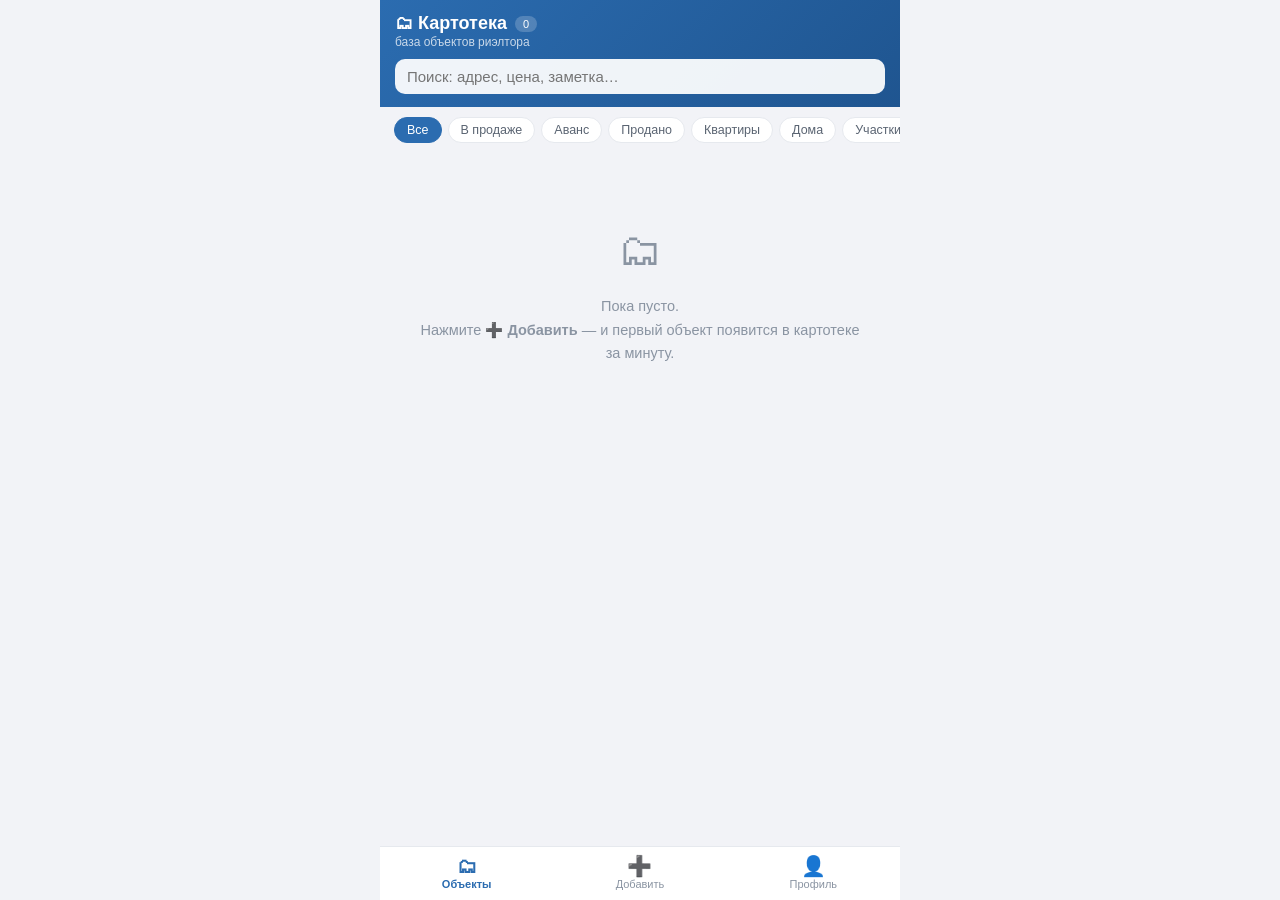
==== index.html @ be7718f4 "Kartoteka v1.0 — realtor object cardfile mini app Co-Authored-By: Claude Fable 5 <noreply@anthropic." ====
<!DOCTYPE html>
<html lang="ru">
<head>
<meta charset="UTF-8">
<meta name="viewport" content="width=device-width, initial-scale=1.0, maximum-scale=1.0, user-scalable=no">
<title>Картотека — база объектов риэлтора</title>
<script src="https://telegram.org/js/telegram-web-app.js"></script>
<style>
:root{
  --bg:#f2f3f7; --card:#fff; --ink:#1a2230; --soft:#5a6472; --mut:#8a94a2;
  --line:#e6e9ee; --acc:#2b6cb0; --gold:#c9973f; --green:#2f9e63; --amber:#d97b2c;
  --red:#c25050; --priv:#faf4e6;
}
*{box-sizing:border-box;-webkit-tap-highlight-color:transparent}
html,body{margin:0;min-height:100%}
body{font-family:-apple-system,'Segoe UI',Roboto,sans-serif;background:var(--bg);color:var(--ink)}
#app{max-width:520px;margin:0 auto;min-height:100vh;display:flex;flex-direction:column}
/* header */
.hd{background:linear-gradient(135deg,#2b6cb0,#1f5590);color:#fff;padding:13px 15px;position:sticky;top:0;z-index:20}
.hd .t1{font-size:18px;font-weight:700;display:flex;align-items:center;gap:8px}
.hd .t2{font-size:12px;opacity:.75;margin-top:1px}
.hd .cnt{font-size:11px;background:rgba(255,255,255,.2);border-radius:8px;padding:2px 8px;font-weight:500}
.searchrow{margin-top:10px}
#search{width:100%;border:0;border-radius:10px;padding:9px 12px;font-size:15px;background:rgba(255,255,255,.93);outline:none;color:var(--ink)}
.dhead{background:linear-gradient(135deg,#2b6cb0,#1f5590);color:#fff;padding:12px 14px;display:flex;align-items:center;gap:10px;position:sticky;top:0;z-index:20}
.dhead button{background:none;border:0;color:#fff;font-size:22px;padding:0 6px;cursor:pointer}
.dhead .dt{font-size:15.5px;font-weight:700;flex:1;line-height:1.25}
.dhead .hbtn{font-size:13px;background:rgba(255,255,255,.18);border-radius:8px;padding:6px 11px}
/* chips */
.chips{display:flex;gap:6px;padding:10px 14px 4px;overflow-x:auto;scrollbar-width:none}
.chips::-webkit-scrollbar{display:none}
.chip{flex:0 0 auto;border:1px solid var(--line);background:#fff;border-radius:16px;padding:5px 12px;font-size:12.5px;color:var(--soft);cursor:pointer;user-select:none}
.chip.on{background:var(--acc);border-color:var(--acc);color:#fff}
/* list */
#list{padding:8px 14px 96px;flex:1}
.obj{background:var(--card);border-radius:14px;margin-bottom:12px;overflow:hidden;cursor:pointer;box-shadow:0 1px 4px rgba(20,30,50,.07)}
.ph{height:170px;position:relative;background:#dfe4ea;display:flex;align-items:center;justify-content:center;overflow:hidden}
.ph img{width:100%;height:100%;object-fit:cover}
.ph .noph{color:var(--mut);font-size:34px}
.badge{position:absolute;top:10px;left:10px;font-size:11px;font-weight:700;color:#fff;padding:3px 9px;border-radius:10px}
.b-sale{background:var(--green)}.b-avans{background:var(--amber)}.b-sold{background:var(--mut)}
.nph{position:absolute;top:10px;right:10px;background:rgba(0,0,0,.45);color:#fff;font-size:11px;padding:3px 8px;border-radius:9px}
.obj .body{padding:10px 13px 12px}
.price{font-size:17.5px;font-weight:800}
.title{font-size:13.5px;color:var(--soft);margin-top:2px}
.meta{display:flex;gap:8px;margin-top:7px;font-size:12px;color:var(--mut);flex-wrap:wrap}
.meta span{background:var(--bg);border-radius:8px;padding:2px 8px}
.empty{text-align:center;color:var(--mut);padding:60px 24px;font-size:14.5px;line-height:1.6}
.empty .big{font-size:44px;margin-bottom:10px}
/* screens */
.screen{display:none}
.screen.on{display:block}
/* detail */
.gal{position:relative;height:260px;background:#111;overflow:hidden}
.gal .track{display:flex;height:100%;transition:transform .25s}
.gal .slide{flex:0 0 100%}
.gal img{width:100%;height:100%;object-fit:cover}
.dots{position:absolute;bottom:10px;left:0;right:0;display:flex;justify-content:center;gap:5px}
.dot{width:7px;height:7px;border-radius:50%;background:rgba(255,255,255,.45)}
.dot.on{background:#fff}
.gnav{position:absolute;top:0;bottom:0;width:34%}
.gprev{left:0}.gnext{right:0}
.dbody{padding:14px 14px 96px}
.dprice{font-size:24px;font-weight:800}
.daddr{color:var(--soft);font-size:14px;margin-top:3px}
.statusrow{display:flex;gap:8px;margin:12px 0 2px}
.st{flex:1;text-align:center;font-size:12.5px;font-weight:600;padding:8px 4px;border-radius:10px;border:1.5px solid var(--line);color:var(--mut);cursor:pointer;background:#fff}
.st.on-sale{border-color:var(--green);color:var(--green);background:#eef7f1}
.st.on-avans{border-color:var(--amber);color:var(--amber);background:#fbf2e8}
.st.on-sold{border-color:var(--mut);color:var(--soft);background:#f0f1f4}
.sect{background:#fff;border-radius:14px;padding:13px 14px;margin-top:12px;box-shadow:0 1px 4px rgba(20,30,50,.06)}
.sect h3{margin:0 0 9px;font-size:12.5px;text-transform:uppercase;letter-spacing:.07em;color:var(--mut);font-weight:700}
.kv{display:grid;grid-template-columns:1fr 1fr;gap:7px 14px;font-size:14px}
.kv div b{display:block;font-size:12px;color:var(--mut);font-weight:500}
.notes{font-size:14px;color:var(--soft);line-height:1.5;white-space:pre-wrap}
.priv{background:var(--priv);border:1px dashed var(--gold)}
.priv h3{color:var(--gold)}
.priv .hint{font-size:11.5px;color:#a08040;margin-top:8px}
.actions{display:flex;gap:10px;margin-top:14px}
.abtn{flex:1;border:0;border-radius:12px;padding:13px 6px;font-size:14px;font-weight:700;cursor:pointer;display:flex;flex-direction:column;align-items:center;gap:3px;font-family:inherit}
.abtn small{font-weight:500;font-size:11px;opacity:.8}
.a1{background:var(--acc);color:#fff}
.a2{background:#fff;color:var(--acc);border:1.5px solid var(--acc)}
.a3{background:#fff;color:var(--red);border:1.5px solid #eecccc;margin-top:10px;width:100%;border-radius:12px;padding:11px;font-size:13.5px;font-weight:600;cursor:pointer;font-family:inherit}
/* form */
.form{padding:14px 14px 96px}
.form label{display:block;font-size:12.5px;color:var(--mut);margin:13px 0 4px;font-weight:600}
.form input,.form textarea,.form select{width:100%;border:1px solid var(--line);border-radius:10px;padding:10px 12px;font-size:15px;background:#fff;outline:none;font-family:inherit;color:var(--ink)}
.form textarea{resize:vertical}
.row2{display:flex;gap:10px}
.row2>div{flex:1}
.fbtn{width:100%;margin-top:18px;background:var(--acc);color:#fff;border:0;border-radius:12px;padding:14px;font-size:15.5px;font-weight:700;cursor:pointer;font-family:inherit}
.photogrid{display:grid;grid-template-columns:repeat(4,1fr);gap:8px;margin-top:6px}
.pcell{position:relative;aspect-ratio:1;border-radius:10px;overflow:hidden;background:#e8ebef}
.pcell img{width:100%;height:100%;object-fit:cover}
.pcell .del{position:absolute;top:3px;right:3px;background:rgba(0,0,0,.55);color:#fff;border:0;border-radius:50%;width:22px;height:22px;font-size:12px;cursor:pointer;line-height:1}
.paddbtn{aspect-ratio:1;border:2px dashed var(--line);border-radius:10px;background:#fff;color:var(--mut);font-size:22px;cursor:pointer}
.featrow{display:flex;gap:8px;margin-bottom:8px}
.featrow input{flex:1}
.featrow button{border:0;background:#f4e9e9;color:var(--red);border-radius:9px;width:38px;cursor:pointer;font-size:15px}
.addfeat{border:1px dashed var(--line);background:#fff;color:var(--acc);border-radius:10px;padding:9px;width:100%;font-size:13.5px;cursor:pointer;font-family:inherit}
/* nav */
#nav{position:fixed;bottom:0;left:50%;transform:translateX(-50%);width:100%;max-width:520px;background:#fff;border-top:1px solid var(--line);display:flex;z-index:30;padding-bottom:env(safe-area-inset-bottom)}
#nav button{flex:1;border:0;background:none;padding:9px 0 10px;font-size:11px;color:var(--mut);cursor:pointer;display:flex;flex-direction:column;align-items:center;gap:2px;font-family:inherit}
#nav button .ic{font-size:20px;line-height:1}
#nav button.on{color:var(--acc);font-weight:700}
/* toast, sheet */
#toast{position:fixed;bottom:84px;left:50%;transform:translateX(-50%);background:#1a2230;color:#fff;font-size:13.5px;padding:10px 18px;border-radius:12px;opacity:0;transition:.25s;z-index:70;pointer-events:none;white-space:nowrap;max-width:92vw;overflow:hidden;text-overflow:ellipsis}
#toast.show{opacity:1}
#sheetbg{position:fixed;inset:0;background:rgba(10,16,26,.45);z-index:50;display:none}
#sheetbg.on{display:block}
#sheet{position:fixed;bottom:0;left:50%;transform:translateX(-50%) translateY(105%);width:100%;max-width:520px;background:#fff;border-radius:18px 18px 0 0;z-index:55;transition:transform .28s;padding:18px 18px calc(24px + env(safe-area-inset-bottom))}
#sheet.on{transform:translateX(-50%) translateY(0)}
#sheet h3{margin:0 0 4px;font-size:16.5px}
#sheet p{margin:0 0 14px;color:var(--mut);font-size:13px}
.shopt{display:flex;align-items:center;gap:12px;padding:13px 10px;border-radius:12px;cursor:pointer;border:1px solid var(--line);margin-bottom:9px;background:#fff}
.shopt:active{background:var(--bg)}
.shopt .i{font-size:22px}
.shopt b{font-size:14.5px;display:block}
.shopt small{color:var(--mut);font-size:12px}
/* profile */
.pver{color:var(--mut);font-size:11.5px;text-align:center;margin-top:16px}
</style>
</head>
<body>
<div id="app">

  <div id="list-screen" class="screen on">
    <div class="hd">
      <div class="t1">🗂 Картотека <span class="cnt" id="cnt">0</span></div>
      <div class="t2" id="who">база объектов риэлтора</div>
      <div class="searchrow"><input id="search" placeholder="Поиск: адрес, цена, заметка…" oninput="render()"></div>
    </div>
    <div class="chips" id="chips"></div>
    <div id="list"></div>
  </div>

  <div id="detail-screen" class="screen"></div>
  <div id="form-screen" class="screen"></div>
  <div id="pdf-screen" class="screen"></div>

  <div id="profile-screen" class="screen">
    <div class="dhead"><button onclick="go('list')">‹</button><div class="dt">Профиль</div></div>
    <div class="form" style="padding-bottom:96px">
      <label>Ваше имя (в презентациях)</label>
      <input id="pf-name" placeholder="Мария Козина">
      <label>Подпись / специализация</label>
      <input id="pf-title" placeholder="риэлтор · загородная недвижимость">
      <label>Телефон для клиентов</label>
      <input id="pf-phone" inputmode="tel" placeholder="+7 900 000-00-00">
      <label>Telegram / ссылка</label>
      <input id="pf-tg" placeholder="t.me/username">
      <button class="fbtn" onclick="saveProfile()">Сохранить</button>
      <div class="sect" style="margin-top:18px">
        <h3>Данные</h3>
        <button class="a3" style="color:var(--acc);border-color:#cfe0f0" onclick="exportAll()">⬇️ Экспорт базы (файл)</button>
        <label style="margin-top:10px">Импорт из файла</label>
        <input type="file" accept=".json" onchange="importAll(this)">
      </div>
      <div class="pver">Картотека v1.0 · данные хранятся на этом устройстве<span id="cloudnote"></span></div>
    </div>
  </div>

  <div id="nav">
    <button id="nb-list" class="on" onclick="go('list')"><span class="ic">🗂</span>Объекты</button>
    <button id="nb-form" onclick="openForm()"><span class="ic">➕</span>Добавить</button>
    <button id="nb-profile" onclick="openProfile()"><span class="ic">👤</span>Профиль</button>
  </div>

  <div id="toast"></div>
  <div id="sheetbg" onclick="sheet(false)"></div>
  <div id="sheet"></div>
</div>

<script>
/* ================= TELEGRAM ================= */
const _tg = window.Telegram && window.Telegram.WebApp;
const TG = _tg && _tg.platform && _tg.platform !== 'unknown' ? _tg : null;
if (TG) { try { TG.ready(); TG.expand(); } catch(e){} }

/* ================= DB (IndexedDB) ================= */
let db;
function idb(){ return new Promise((res,rej)=>{
  const r=indexedDB.open('kartoteka',1);
  r.onupgradeneeded=e=>{ e.target.result.createObjectStore('objects',{keyPath:'id'}); e.target.result.createObjectStore('kv'); };
  r.onsuccess=e=>res(e.target.result); r.onerror=()=>rej(r.error);
});}
function tx(store,mode){ return db.transaction(store,mode).objectStore(store); }
function dbAll(){ return new Promise(res=>{ const q=tx('objects','readonly').getAll(); q.onsuccess=()=>res(q.result||[]); }); }
function dbPut(o){ return new Promise(res=>{ tx('objects','readwrite').put(o).onsuccess=()=>res(); }); }
function dbDel(id){ return new Promise(res=>{ tx('objects','readwrite').delete(id).onsuccess=()=>res(); }); }
function kvGet(k){ return new Promise(res=>{ const q=tx('kv','readonly').get(k); q.onsuccess=()=>res(q.result); }); }
function kvSet(k,v){ return new Promise(res=>{ tx('kv','readwrite').put(v,k).onsuccess=()=>res(); }); }

/* ================= STATE ================= */
let OBJ=[], filter='all', cur=null, slide=0, editId=null, formPhotos=[], formFeats=[];
let PROFILE={name:'',title:'',phone:'',tg:''};
const ST_LABEL={sale:'В продаже',avans:'Аванс',sold:'Продано'};
const ST_CLASS={sale:'b-sale',avans:'b-avans',sold:'b-sold'};
const fmt=p=>(+p||0).toLocaleString('ru-RU')+' ₽';
const esc=s=>String(s??'').replace(/[<>&"]/g,c=>({'<':'&lt;','>':'&gt;','&':'&amp;','"':'&quot;'}[c]));

/* ================= CLOUD BACKUP (текст карточек, без фото) ================= */
function cloudBackup(){
  if(!TG || !TG.CloudStorage) return;
  try{
    const light=OBJ.map(o=>({...o,photos:[]}));
    const s=JSON.stringify({v:1,profile:PROFILE,objects:light});
    const chunks=[]; for(let i=0;i<s.length;i+=3800) chunks.push(s.slice(i,i+3800));
    TG.CloudStorage.setItem('meta',String(chunks.length),()=>{});
    chunks.forEach((c,i)=>TG.CloudStorage.setItem('d'+i,c,()=>{}));
  }catch(e){}
}
function cloudRestore(){
  if(!TG || !TG.CloudStorage) { toast('Доступно только внутри Telegram'); return; }
  TG.CloudStorage.getItem('meta',(e,n)=>{
    if(e||!n){ toast('Резервной копии нет'); return; }
    const keys=Array.from({length:+n},(_,i)=>'d'+i);
    TG.CloudStorage.getItems(keys,async(e2,vals)=>{
      if(e2){ toast('Ошибка чтения'); return; }
      try{
        const s=keys.map(k=>vals[k]||'').join('');
        const data=JSON.parse(s);
        for(const o of data.objects){ const ex=OBJ.find(x=>x.id===o.id); if(!ex) await dbPut(o); }
        if(data.profile && data.profile.name) { PROFILE=data.profile; await kvSet('profile',PROFILE); }
        OBJ=await dbAll(); render(); toast('Восстановлено из облака: '+data.objects.length+' объектов');
      }catch(err){ toast('Копия повреждена'); }
    });
  });
}

/* ================= RENDER LIST ================= */
function chipsRender(){
  const c=[['all','Все'],['sale','В продаже'],['avans','Аванс'],['sold','Продано'],['Квартира','Квартиры'],['Дом','Дома'],['Участок','Участки'],['Коммерция','Коммерция']];
  document.getElementById('chips').innerHTML=c.map(([k,l])=>
    `<div class="chip ${filter==k?'on':''}" onclick="filter='${k}';render()">${l}</div>`).join('');
}
function render(){
  chipsRender();
  document.getElementById('cnt').textContent=OBJ.length;
  const q=(document.getElementById('search').value||'').toLowerCase();
  const rows=OBJ.filter(o=>{
    const okF=filter=='all'||o.status==filter||o.type==filter;
    const hay=(o.addr+' '+o.type+' '+o.price+' '+(o.notes||'')).toLowerCase();
    return okF&&(!q||hay.includes(q));
  }).sort((a,b)=>b.created-a.created);
  const el=document.getElementById('list');
  if(!OBJ.length){
    el.innerHTML=`<div class="empty"><div class="big">🗂</div>Пока пусто.<br>Нажмите <b>➕ Добавить</b> — и первый объект появится в картотеке за минуту.</div>`;
    return;
  }
  el.innerHTML=rows.map(o=>`
    <div class="obj" onclick="openDetail('${o.id}')">
      <div class="ph">${o.photos.length?`<img src="${o.photos[0]}" alt="">`:`<div class="noph">🏠</div>`}
        <span class="badge ${ST_CLASS[o.status]}">${ST_LABEL[o.status]}</span>
        ${o.photos.length?`<span class="nph">📷 ${o.photos.length}</span>`:''}</div>
      <div class="body">
        <div class="price">${fmt(o.price)}</div>
        <div class="title">${esc(o.type)} · ${esc(o.addr)}</div>
        <div class="meta">${o.area?`<span>${esc(o.area)}</span>`:''}${o.rooms?`<span>${esc(o.rooms)} комн.</span>`:''}${o.floor?`<span>${esc(o.floor)}</span>`:''}</div>
      </div></div>`).join('')||'<div class="empty">Ничего не найдено</div>';
}

/* ================= SCREENS ================= */
function go(name){
  document.querySelectorAll('.screen').forEach(s=>s.classList.remove('on'));
  document.getElementById(name+'-screen').classList.add('on');
  ['list','form','profile'].forEach(n=>{const b=document.getElementById('nb-'+n);if(b)b.classList.toggle('on',n==name)});
  window.scrollTo(0,0);
  if(TG){ try{ name=='list'?TG.BackButton.hide():TG.BackButton.show(); }catch(e){} }
}
if(TG){ try{ TG.BackButton.onClick(()=>go('list')); }catch(e){} }

function openDetail(id){
  cur=OBJ.find(o=>o.id===id); if(!cur)return; slide=0;
  const o=cur;
  const gal=o.photos.length?`
    <div class="gal"><div class="track" id="track">${o.photos.map(p=>`<div class="slide"><img src="${p}"></div>`).join('')}</div>
    ${o.photos.length>1?`<div class="gnav gprev" onclick="swipe(-1)"></div><div class="gnav gnext" onclick="swipe(1)"></div>
    <div class="dots" id="dots">${o.photos.map((_,k)=>`<div class="dot ${k==0?'on':''}"></div>`).join('')}</div>`:''}</div>`
    :`<div class="gal" style="display:flex;align-items:center;justify-content:center;color:#667"><span style="font-size:44px">🏠</span></div>`;
  document.getElementById('detail-screen').innerHTML=`
    <div class="dhead"><button onclick="go('list')">‹</button><div class="dt">${esc(o.type)} · ${esc(o.addr)}</div></div>
    ${gal}
    <div class="dbody">
      <div class="dprice">${fmt(o.price)}</div>
      <div class="daddr">${esc(o.addr)}</div>
      <div class="statusrow">${['sale','avans','sold'].map(s=>`<div class="st ${o.status==s?'on-'+s:''}" onclick="setStatus('${s}')">${ST_LABEL[s]}</div>`).join('')}</div>
      ${o.feat&&o.feat.length?`<div class="sect"><h3>Характеристики</h3><div class="kv">${o.feat.map(f=>`<div><b>${esc(f[0])}</b>${esc(f[1])}</div>`).join('')}</div></div>`:''}
      ${o.notes?`<div class="sect"><h3>Мои заметки</h3><div class="notes">${esc(o.notes)}</div></div>`:''}
      ${(o.owner||o.phone||o.fee)?`<div class="sect priv"><h3>🔒 Приватно — видите только вы</h3>
        <div class="kv">
          ${o.owner?`<div><b>Собственник</b>${esc(o.owner)}</div>`:''}
          ${o.phone?`<div><b>Телефон</b><a href="tel:${o.phone.replace(/[^+\d]/g,'')}" style="color:var(--acc);text-decoration:none">${esc(o.phone)}</a></div>`:''}
          ${o.fee?`<div style="grid-column:1/3"><b>Комиссия / условия</b>${esc(o.fee)}</div>`:''}
        </div><div class="hint">В презентацию для клиента этот блок не попадает</div></div>`:''}
      <div class="actions">
        <button class="abtn a1" onclick="openShare()">📤 Отправить клиенту<small>картинка · PDF · текст</small></button>
        <button class="abtn a2" onclick="openForm('${o.id}')">✏️ Изменить<small>фото · цена · статус</small></button>
      </div>
      <button class="a3" onclick="delObj('${o.id}')">🗑 Удалить объект</button>
    </div>`;
  go('detail');
}
function swipe(d){
  if(!cur)return;
  slide=Math.max(0,Math.min(cur.photos.length-1,slide+d));
  const t=document.getElementById('track'); if(t)t.style.transform=`translateX(-${slide*100}%)`;
  document.querySelectorAll('#dots .dot').forEach((el,k)=>el.classList.toggle('on',k==slide));
}
async function setStatus(s){ cur.status=s; await dbPut(cur); OBJ=await dbAll(); openDetail(cur.id); toast('Статус: '+ST_LABEL[s]); cloudBackup(); }
async function delObj(id){
  let ok;
  try{ ok = TG&&TG.showConfirm ? await new Promise(r=>TG.showConfirm('Удалить объект безвозвратно?',r)) : confirm('Удалить объект безвозвратно?'); }
  catch(e){ ok = confirm('Удалить объект безвозвратно?'); }
  if(!ok)return;
  await dbDel(id); OBJ=await dbAll(); render(); go('list'); toast('Объект удалён'); cloudBackup();
}

/* ================= FORM ================= */
function openForm(id){
  editId=id||null;
  const o=id?OBJ.find(x=>x.id===id):null;
  formPhotos=o?[...o.photos]:[];
  formFeats=o&&o.feat?o.feat.map(f=>[...f]):[['Площадь',''],['Комнаты',''],['Этаж','']];
  document.getElementById('form-screen').innerHTML=`
    <div class="dhead"><button onclick="go(editId?'detail':'list')">‹</button><div class="dt">${o?'Редактирование':'Новый объект'}</div></div>
    <div class="form">
      <label>Фото (${formPhotos.length})</label>
      <div class="photogrid" id="pgrid"></div>
      <input type="file" id="pfile" accept="image/*" multiple style="display:none" onchange="addPhotos(this)">
      <label>Тип объекта</label>
      <select id="f-type">${['Квартира','Дом','Участок','Коммерция'].map(t=>`<option ${o&&o.type==t?'selected':''}>${t}</option>`).join('')}</select>
      <label>Адрес / название *</label>
      <input id="f-addr" value="${o?esc(o.addr):''}" placeholder="ул. Садовая, 12 — 2-комн.">
      <label>Цена, ₽ *</label>
      <input id="f-price" inputmode="numeric" value="${o?o.price:''}" placeholder="4500000">
      <div class="row2">
        <div><label>Площадь</label><input id="f-area" value="${o?esc(o.area||''):''}" placeholder="54 м²"></div>
        <div><label>Комнат</label><input id="f-rooms" value="${o?esc(o.rooms||''):''}" placeholder="2"></div>
        <div><label>Этаж/этажность</label><input id="f-floor" value="${o?esc(o.floor||''):''}" placeholder="5/9"></div>
      </div>
      <label>Характеристики (пойдут в презентацию)</label>
      <div id="feats"></div>
      <button class="addfeat" onclick="formFeats.push(['','']);drawFeats()">＋ добавить характеристику</button>
      <label>Заметки (видны только вам)</label>
      <textarea id="f-notes" rows="2" placeholder="Торг от 100 тыс., ключи у соседки">${o?esc(o.notes||''):''}</textarea>
      <label>🔒 Собственник — имя</label>
      <input id="f-owner" value="${o?esc(o.owner||''):''}" placeholder="Ольга Петровна">
      <label>🔒 Собственник — телефон</label>
      <input id="f-phone" inputmode="tel" value="${o?esc(o.phone||''):''}" placeholder="+7 ___ ___-__-__">
      <label>🔒 Комиссия / условия</label>
      <input id="f-fee" value="${o?esc(o.fee||''):''}" placeholder="2%, эксклюзив до 01.10">
      <button class="fbtn" onclick="saveObj()">Сохранить объект</button>
    </div>`;
  drawPhotos(); drawFeats();
  go('form');
}
function drawPhotos(){
  const g=document.getElementById('pgrid'); if(!g)return;
  g.innerHTML=formPhotos.map((p,i)=>`<div class="pcell"><img src="${p}"><button class="del" onclick="formPhotos.splice(${i},1);drawPhotos()">✕</button></div>`).join('')
   +`<button class="paddbtn" onclick="document.getElementById('pfile').click()">📷</button>`;
  const lbl=document.querySelector('#form-screen label'); if(lbl)lbl.textContent=`Фото (${formPhotos.length})`;
}
function drawFeats(){
  const f=document.getElementById('feats'); if(!f)return;
  f.innerHTML=formFeats.map((ft,i)=>`<div class="featrow">
    <input placeholder="Название" value="${esc(ft[0])}" oninput="formFeats[${i}][0]=this.value">
    <input placeholder="Значение" value="${esc(ft[1])}" oninput="formFeats[${i}][1]=this.value">
    <button onclick="formFeats.splice(${i},1);drawFeats()">✕</button></div>`).join('');
}
function addPhotos(inp){
  const files=[...inp.files]; inp.value='';
  files.forEach(f=>{
    const img=new Image(), url=URL.createObjectURL(f);
    img.onload=()=>{
      const MAX=1280, k=Math.min(1,MAX/Math.max(img.width,img.height));
      const c=document.createElement('canvas'); c.width=img.width*k; c.height=img.height*k;
      c.getContext('2d').drawImage(img,0,0,c.width,c.height);
      formPhotos.push(c.toDataURL('image/jpeg',.82));
      URL.revokeObjectURL(url); drawPhotos();
    };
    img.src=url;
  });
}
async function saveObj(){
  const v=id=>document.getElementById(id).value.trim();
  const addr=v('f-addr'), price=parseInt(v('f-price').replace(/\D/g,''))||0;
  if(!addr||!price){ toast('Адрес и цена обязательны'); return; }
  const o={
    id: editId||('o'+Date.now()),
    type:v('f-type'), addr, price,
    area:v('f-area'), rooms:v('f-rooms'), floor:v('f-floor'),
    feat:formFeats.filter(f=>f[0]&&f[1]),
    notes:v('f-notes'), owner:v('f-owner'), phone:v('f-phone'), fee:v('f-fee'),
    photos:formPhotos,
    status:editId?(OBJ.find(x=>x.id===editId)||{}).status||'sale':'sale',
    created:editId?(OBJ.find(x=>x.id===editId)||{}).created||Date.now():Date.now(),
  };
  await dbPut(o); OBJ=await dbAll(); render(); cloudBackup();
  toast('Сохранено'); openDetail(o.id);
}

/* ================= SHARE / PDF ================= */
function openShare(){
  document.getElementById('sheet').innerHTML=`
    <h3>Отправить клиенту</h3>
    <p>Телефон собственника и заметки не попадут в презентацию</p>
    <div class="shopt" onclick="sheet(false);sharePresentation('image')"><span class="i">🖼</span><span><b>Картинка-презентация</b><small>красивая карточка — сразу в чат клиенту</small></span></div>
    <div class="shopt" onclick="sheet(false);sharePresentation('pdf')"><span class="i">📄</span><span><b>PDF-презентация</b><small>файл с фото и вашими контактами</small></span></div>
    <div class="shopt" onclick="sheet(false);shareText()"><span class="i">💬</span><span><b>Текст объявления</b><small>скопировать или отправить текстом</small></span></div>`;
  sheet(true);
}
function presCanvas(o){
  // A4 150dpi портрет
  const W=1240,H=1754, c=document.createElement('canvas'); c.width=W;c.height=H;
  const x=c.getContext('2d');
  x.fillStyle='#fff'; x.fillRect(0,0,W,H);
  // шапка
  x.fillStyle='#1c2b3a'; x.fillRect(0,0,W,150);
  x.fillStyle='#c9973f'; x.fillRect(0,150,W,6);
  x.fillStyle='#fff'; x.font='700 44px Arial'; x.fillText(PROFILE.name||'Риэлтор',60,78);
  x.font='26px Arial'; x.fillStyle='rgba(255,255,255,.75)'; x.fillText(PROFILE.title||'презентация объекта',60,120);
  x.textAlign='right'; x.fillStyle='#fff'; x.font='28px Arial';
  if(PROFILE.phone)x.fillText(PROFILE.phone,W-60,70);
  x.font='24px Arial'; x.fillStyle='rgba(255,255,255,.75)';
  if(PROFILE.tg)x.fillText(PROFILE.tg,W-60,110);
  x.textAlign='left';
  return {c,x,W,H};
}
function drawImgCover(x,img,dx,dy,dw,dh){
  const k=Math.max(dw/img.width,dh/img.height);
  const sw=dw/k, sh=dh/k, sx=(img.width-sw)/2, sy=(img.height-sh)/2;
  x.drawImage(img,sx,sy,sw,sh,dx,dy,dw,dh);
}
function loadImg(src){ return new Promise(r=>{ const i=new Image(); i.onload=()=>r(i); i.onerror=()=>r(null); i.src=src; }); }
async function buildPresentation(o){
  const {c,x,W,H}=presCanvas(o);
  let y=210;
  // главное фото
  if(o.photos[0]){
    const im=await loadImg(o.photos[0]);
    if(im){ drawImgCover(x,im,60,y,W-120,620); x.strokeStyle='#e6e6e6'; x.strokeRect(60,y,W-120,620); y+=650; }
  }
  // мини-фото
  if(o.photos.length>1){
    const thumbs=o.photos.slice(1,4); const tw=(W-120-2*20)/3;
    for(let i=0;i<thumbs.length;i++){ const im=await loadImg(thumbs[i]); if(im) drawImgCover(x,im,60+i*(tw+20),y,tw,220); }
    y+=250;
  }
  y+=30;
  x.fillStyle='#1c2b3a'; x.font='800 64px Arial'; x.fillText(fmt(o.price),60,y); y+=52;
  x.fillStyle='#555'; x.font='30px Arial'; x.fillText(o.type+' · '+o.addr,60,y); y+=46;
  // таблица характеристик
  const feats=[...(o.feat||[])];
  if(o.area&&!feats.find(f=>f[0].toLowerCase().includes('площ')))feats.unshift(['Площадь',o.area]);
  x.font='27px Arial';
  for(const [k2,v2] of feats.slice(0,10)){
    y+=52;
    x.fillStyle='#f4f5f7'; x.fillRect(60,y-36,W-120,48);
    x.fillStyle='#888'; x.fillText(k2,80,y);
    x.fillStyle='#1c2b3a'; x.fillText(String(v2),480,y);
  }
  // подвал
  x.fillStyle='#999'; x.font='22px Arial';
  x.fillText('Подготовлено в приложении «Картотека» · '+new Date().toLocaleDateString('ru-RU'),60,H-50);
  return c;
}
async function sharePresentation(kind){
  if(!cur)return; toast('Готовлю презентацию…');
  const c=await buildPresentation(cur);
  if(kind==='image'){
    c.toBlob(async b=>{
      const file=new File([b],'obiekt.jpg',{type:'image/jpeg'});
      if(navigator.canShare&&navigator.canShare({files:[file]})){
        try{ await navigator.share({files:[file],title:'Объект'}); return; }catch(e){}
      }
      dl(URL.createObjectURL(b),'presentation.jpg'); toast('Картинка скачана — отправьте её клиенту');
    },'image/jpeg',.92);
  } else {
    // простой одностраничный PDF без библиотек: JPEG в PDF-обёртке
    const jpeg=c.toDataURL('image/jpeg',.9);
    const pdf=jpegToPdf(jpeg,c.width,c.height);
    const blob=new Blob([pdf],{type:'application/pdf'});
    const file=new File([blob],'presentation.pdf',{type:'application/pdf'});
    if(navigator.canShare&&navigator.canShare({files:[file]})){
      try{ await navigator.share({files:[file],title:'Презентация объекта'}); return; }catch(e){}
    }
    dl(URL.createObjectURL(blob),'presentation.pdf'); toast('PDF скачан — отправьте его клиенту');
  }
}
function dl(url,name){ const a=document.createElement('a'); a.href=url; a.download=name; document.body.appendChild(a); a.click(); a.remove(); }
/* минимальный PDF: одна страница с JPEG (DCTDecode) */
function jpegToPdf(dataUrl,w,h){
  const bin=atob(dataUrl.split(',')[1]);
  const img=new Uint8Array(bin.length); for(let i=0;i<bin.length;i++)img[i]=bin.charCodeAt(i);
  const enc=new TextEncoder();
  const chunks=[]; let pos=0; const offs=[];
  function push(s){ const b=typeof s==='string'?enc.encode(s):s; chunks.push(b); pos+=b.length; }
  push('%PDF-1.4\n');
  offs[1]=pos; push('1 0 obj<</Type/Catalog/Pages 2 0 R>>endobj\n');
  offs[2]=pos; push('2 0 obj<</Type/Pages/Kids[3 0 R]/Count 1>>endobj\n');
  offs[3]=pos; push(`3 0 obj<</Type/Page/Parent 2 0 R/MediaBox[0 0 ${w} ${h}]/Resources<</XObject<</I1 4 0 R>>>>/Contents 5 0 R>>endobj\n`);
  offs[4]=pos; push(`4 0 obj<</Type/XObject/Subtype/Image/Width ${w}/Height ${h}/ColorSpace/DeviceRGB/BitsPerComponent 8/Filter/DCTDecode/Length ${img.length}>>stream\n`);
  push(img); push('\nendstream endobj\n');
  const cont=`q ${w} 0 0 ${h} 0 0 cm /I1 Do Q`;
  offs[5]=pos; push(`5 0 obj<</Length ${cont.length}>>stream\n${cont}\nendstream endobj\n`);
  const xref=pos;
  push('xref\n0 6\n0000000000 65535 f \n'+[1,2,3,4,5].map(i=>String(offs[i]).padStart(10,'0')+' 00000 n \n').join(''));
  push(`trailer<</Size 6/Root 1 0 R>>\nstartxref\n${xref}\n%%EOF`);
  const total=chunks.reduce((s,c2)=>s+c2.length,0);
  const out=new Uint8Array(total); let p=0;
  for(const c2 of chunks){ out.set(c2,p); p+=c2.length; }
  return out;
}
function shareText(){
  const o=cur;
  const feats=(o.feat||[]).map(f=>`• ${f[0]}: ${f[1]}`).join('\n');
  const t=`${o.type} · ${o.addr}\n${fmt(o.price)}\n\n${feats}\n\n${PROFILE.name||''} ${PROFILE.phone||''} ${PROFILE.tg||''}`.trim();
  if(TG){ TG.openTelegramLink('https://t.me/share/url?url=%20&text='+encodeURIComponent(t)); return; }
  navigator.clipboard&&navigator.clipboard.writeText(t).then(()=>toast('Текст скопирован'));
}

/* ================= PROFILE ================= */
function openProfile(){
  document.getElementById('pf-name').value=PROFILE.name||'';
  document.getElementById('pf-title').value=PROFILE.title||'';
  document.getElementById('pf-phone').value=PROFILE.phone||'';
  document.getElementById('pf-tg').value=PROFILE.tg||'';
  go('profile');
}
async function saveProfile(){
  PROFILE={
    name:document.getElementById('pf-name').value.trim(),
    title:document.getElementById('pf-title').value.trim(),
    phone:document.getElementById('pf-phone').value.trim(),
    tg:document.getElementById('pf-tg').value.trim(),
  };
  await kvSet('profile',PROFILE); cloudBackup();
  document.getElementById('who').textContent=PROFILE.name?PROFILE.name+' · '+(PROFILE.title||'риэлтор'):'база объектов риэлтора';
  toast('Профиль сохранён'); go('list');
}
async function exportAll(){
  const data=JSON.stringify({v:1,profile:PROFILE,objects:OBJ});
  const b=new Blob([data],{type:'application/json'});
  dl(URL.createObjectURL(b),'kartoteka-backup.json');
  toast('Файл базы скачан');
}
function importAll(inp){
  const f=inp.files[0]; if(!f)return; inp.value='';
  const r=new FileReader();
  r.onload=async()=>{
    try{
      const data=JSON.parse(r.result);
      for(const o of data.objects) await dbPut(o);
      if(data.profile&&data.profile.name){ PROFILE=data.profile; await kvSet('profile',PROFILE); }
      OBJ=await dbAll(); render(); toast('Импортировано: '+data.objects.length+' объектов');
    }catch(e){ toast('Файл не распознан'); }
  };
  r.readAsText(f);
}

/* ================= UI ================= */
let toastT;
function toast(t){ const el=document.getElementById('toast'); el.textContent=t; el.classList.add('show'); clearTimeout(toastT); toastT=setTimeout(()=>el.classList.remove('show'),2200); }
function sheet(on){ document.getElementById('sheet').classList.toggle('on',on); document.getElementById('sheetbg').classList.toggle('on',on); }

/* ================= INIT ================= */
(async function(){
  db=await idb();
  OBJ=await dbAll();
  PROFILE=(await kvGet('profile'))||PROFILE;
  if(PROFILE.name)document.getElementById('who').textContent=PROFILE.name+' · '+(PROFILE.title||'риэлтор');
  if(TG&&TG.CloudStorage){
    document.getElementById('cloudnote').innerHTML=' · <a href="#" onclick="cloudRestore();return false" style="color:var(--acc)">восстановить из облака Telegram</a>';
    if(!OBJ.length) cloudRestore();
  }
  render();
})();
</script>
</body>
</html>
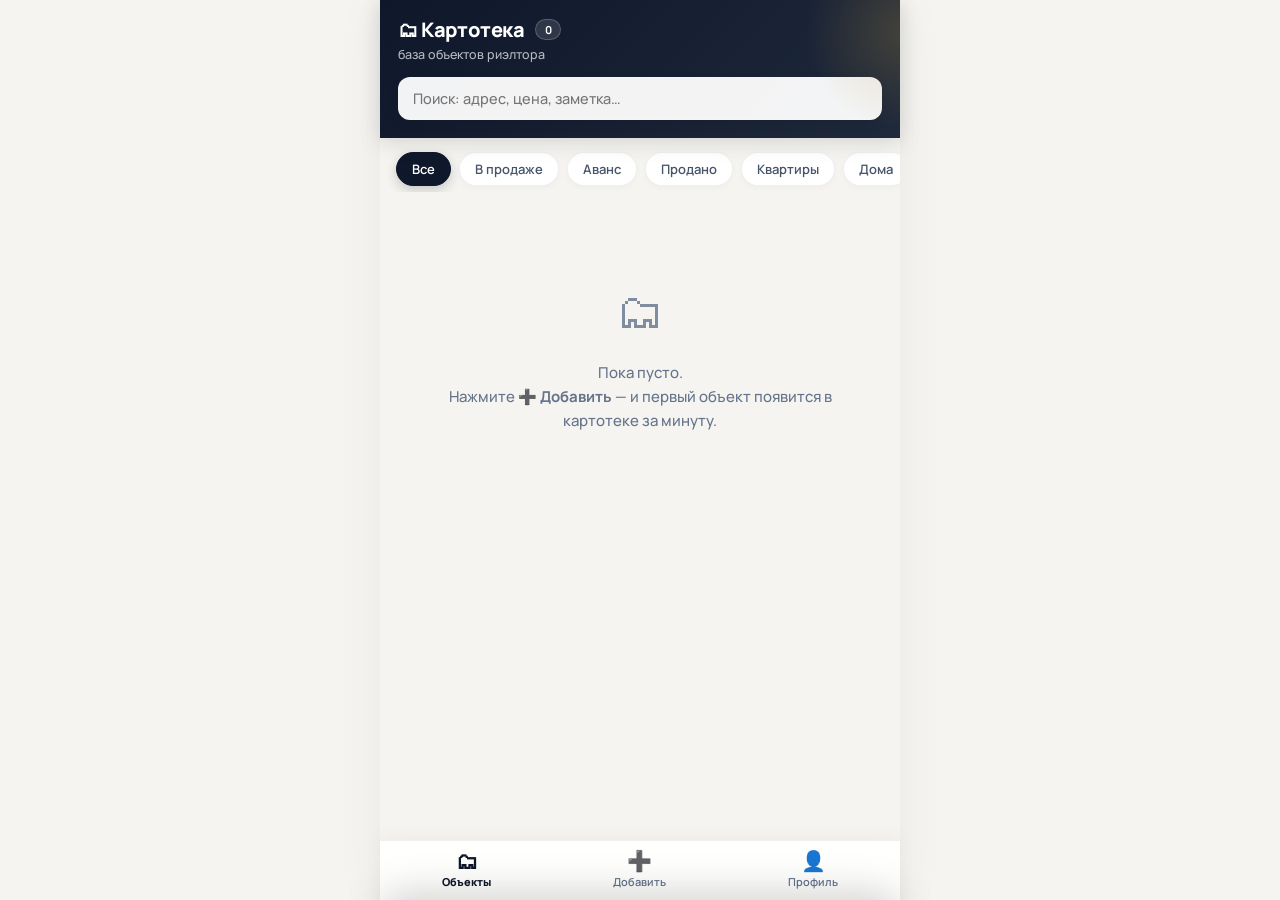
==== commit 8870a147: "Premium UI redesign (Gemini-assisted): Manrope, graphite+ivory+gold design system Co-Authored-By: Cl" ====
--- a/index.html
+++ b/index.html
@@ -6,120 +6,974 @@
 <title>Картотека — база объектов риэлтора</title>
 <script src="https://telegram.org/js/telegram-web-app.js"></script>
 <style>
-:root{
-  --bg:#f2f3f7; --card:#fff; --ink:#1a2230; --soft:#5a6472; --mut:#8a94a2;
-  --line:#e6e9ee; --acc:#2b6cb0; --gold:#c9973f; --green:#2f9e63; --amber:#d97b2c;
-  --red:#c25050; --priv:#faf4e6;
-}
-*{box-sizing:border-box;-webkit-tap-highlight-color:transparent}
-html,body{margin:0;min-height:100%}
-body{font-family:-apple-system,'Segoe UI',Roboto,sans-serif;background:var(--bg);color:var(--ink)}
-#app{max-width:520px;margin:0 auto;min-height:100vh;display:flex;flex-direction:column}
-/* header */
-.hd{background:linear-gradient(135deg,#2b6cb0,#1f5590);color:#fff;padding:13px 15px;position:sticky;top:0;z-index:20}
-.hd .t1{font-size:18px;font-weight:700;display:flex;align-items:center;gap:8px}
-.hd .t2{font-size:12px;opacity:.75;margin-top:1px}
-.hd .cnt{font-size:11px;background:rgba(255,255,255,.2);border-radius:8px;padding:2px 8px;font-weight:500}
-.searchrow{margin-top:10px}
-#search{width:100%;border:0;border-radius:10px;padding:9px 12px;font-size:15px;background:rgba(255,255,255,.93);outline:none;color:var(--ink)}
-.dhead{background:linear-gradient(135deg,#2b6cb0,#1f5590);color:#fff;padding:12px 14px;display:flex;align-items:center;gap:10px;position:sticky;top:0;z-index:20}
-.dhead button{background:none;border:0;color:#fff;font-size:22px;padding:0 6px;cursor:pointer}
-.dhead .dt{font-size:15.5px;font-weight:700;flex:1;line-height:1.25}
-.dhead .hbtn{font-size:13px;background:rgba(255,255,255,.18);border-radius:8px;padding:6px 11px}
-/* chips */
-.chips{display:flex;gap:6px;padding:10px 14px 4px;overflow-x:auto;scrollbar-width:none}
-.chips::-webkit-scrollbar{display:none}
-.chip{flex:0 0 auto;border:1px solid var(--line);background:#fff;border-radius:16px;padding:5px 12px;font-size:12.5px;color:var(--soft);cursor:pointer;user-select:none}
-.chip.on{background:var(--acc);border-color:var(--acc);color:#fff}
-/* list */
-#list{padding:8px 14px 96px;flex:1}
-.obj{background:var(--card);border-radius:14px;margin-bottom:12px;overflow:hidden;cursor:pointer;box-shadow:0 1px 4px rgba(20,30,50,.07)}
-.ph{height:170px;position:relative;background:#dfe4ea;display:flex;align-items:center;justify-content:center;overflow:hidden}
-.ph img{width:100%;height:100%;object-fit:cover}
-.ph .noph{color:var(--mut);font-size:34px}
-.badge{position:absolute;top:10px;left:10px;font-size:11px;font-weight:700;color:#fff;padding:3px 9px;border-radius:10px}
-.b-sale{background:var(--green)}.b-avans{background:var(--amber)}.b-sold{background:var(--mut)}
-.nph{position:absolute;top:10px;right:10px;background:rgba(0,0,0,.45);color:#fff;font-size:11px;padding:3px 8px;border-radius:9px}
-.obj .body{padding:10px 13px 12px}
-.price{font-size:17.5px;font-weight:800}
-.title{font-size:13.5px;color:var(--soft);margin-top:2px}
-.meta{display:flex;gap:8px;margin-top:7px;font-size:12px;color:var(--mut);flex-wrap:wrap}
-.meta span{background:var(--bg);border-radius:8px;padding:2px 8px}
-.empty{text-align:center;color:var(--mut);padding:60px 24px;font-size:14.5px;line-height:1.6}
-.empty .big{font-size:44px;margin-bottom:10px}
-/* screens */
-.screen{display:none}
-.screen.on{display:block}
-/* detail */
-.gal{position:relative;height:260px;background:#111;overflow:hidden}
-.gal .track{display:flex;height:100%;transition:transform .25s}
-.gal .slide{flex:0 0 100%}
-.gal img{width:100%;height:100%;object-fit:cover}
-.dots{position:absolute;bottom:10px;left:0;right:0;display:flex;justify-content:center;gap:5px}
-.dot{width:7px;height:7px;border-radius:50%;background:rgba(255,255,255,.45)}
-.dot.on{background:#fff}
-.gnav{position:absolute;top:0;bottom:0;width:34%}
-.gprev{left:0}.gnext{right:0}
-.dbody{padding:14px 14px 96px}
-.dprice{font-size:24px;font-weight:800}
-.daddr{color:var(--soft);font-size:14px;margin-top:3px}
-.statusrow{display:flex;gap:8px;margin:12px 0 2px}
-.st{flex:1;text-align:center;font-size:12.5px;font-weight:600;padding:8px 4px;border-radius:10px;border:1.5px solid var(--line);color:var(--mut);cursor:pointer;background:#fff}
-.st.on-sale{border-color:var(--green);color:var(--green);background:#eef7f1}
-.st.on-avans{border-color:var(--amber);color:var(--amber);background:#fbf2e8}
-.st.on-sold{border-color:var(--mut);color:var(--soft);background:#f0f1f4}
-.sect{background:#fff;border-radius:14px;padding:13px 14px;margin-top:12px;box-shadow:0 1px 4px rgba(20,30,50,.06)}
-.sect h3{margin:0 0 9px;font-size:12.5px;text-transform:uppercase;letter-spacing:.07em;color:var(--mut);font-weight:700}
-.kv{display:grid;grid-template-columns:1fr 1fr;gap:7px 14px;font-size:14px}
-.kv div b{display:block;font-size:12px;color:var(--mut);font-weight:500}
-.notes{font-size:14px;color:var(--soft);line-height:1.5;white-space:pre-wrap}
-.priv{background:var(--priv);border:1px dashed var(--gold)}
-.priv h3{color:var(--gold)}
-.priv .hint{font-size:11.5px;color:#a08040;margin-top:8px}
-.actions{display:flex;gap:10px;margin-top:14px}
-.abtn{flex:1;border:0;border-radius:12px;padding:13px 6px;font-size:14px;font-weight:700;cursor:pointer;display:flex;flex-direction:column;align-items:center;gap:3px;font-family:inherit}
-.abtn small{font-weight:500;font-size:11px;opacity:.8}
-.a1{background:var(--acc);color:#fff}
-.a2{background:#fff;color:var(--acc);border:1.5px solid var(--acc)}
-.a3{background:#fff;color:var(--red);border:1.5px solid #eecccc;margin-top:10px;width:100%;border-radius:12px;padding:11px;font-size:13.5px;font-weight:600;cursor:pointer;font-family:inherit}
-/* form */
-.form{padding:14px 14px 96px}
-.form label{display:block;font-size:12.5px;color:var(--mut);margin:13px 0 4px;font-weight:600}
-.form input,.form textarea,.form select{width:100%;border:1px solid var(--line);border-radius:10px;padding:10px 12px;font-size:15px;background:#fff;outline:none;font-family:inherit;color:var(--ink)}
-.form textarea{resize:vertical}
-.row2{display:flex;gap:10px}
-.row2>div{flex:1}
-.fbtn{width:100%;margin-top:18px;background:var(--acc);color:#fff;border:0;border-radius:12px;padding:14px;font-size:15.5px;font-weight:700;cursor:pointer;font-family:inherit}
-.photogrid{display:grid;grid-template-columns:repeat(4,1fr);gap:8px;margin-top:6px}
-.pcell{position:relative;aspect-ratio:1;border-radius:10px;overflow:hidden;background:#e8ebef}
-.pcell img{width:100%;height:100%;object-fit:cover}
-.pcell .del{position:absolute;top:3px;right:3px;background:rgba(0,0,0,.55);color:#fff;border:0;border-radius:50%;width:22px;height:22px;font-size:12px;cursor:pointer;line-height:1}
-.paddbtn{aspect-ratio:1;border:2px dashed var(--line);border-radius:10px;background:#fff;color:var(--mut);font-size:22px;cursor:pointer}
-.featrow{display:flex;gap:8px;margin-bottom:8px}
-.featrow input{flex:1}
-.featrow button{border:0;background:#f4e9e9;color:var(--red);border-radius:9px;width:38px;cursor:pointer;font-size:15px}
-.addfeat{border:1px dashed var(--line);background:#fff;color:var(--acc);border-radius:10px;padding:9px;width:100%;font-size:13.5px;cursor:pointer;font-family:inherit}
-/* nav */
-#nav{position:fixed;bottom:0;left:50%;transform:translateX(-50%);width:100%;max-width:520px;background:#fff;border-top:1px solid var(--line);display:flex;z-index:30;padding-bottom:env(safe-area-inset-bottom)}
-#nav button{flex:1;border:0;background:none;padding:9px 0 10px;font-size:11px;color:var(--mut);cursor:pointer;display:flex;flex-direction:column;align-items:center;gap:2px;font-family:inherit}
-#nav button .ic{font-size:20px;line-height:1}
-#nav button.on{color:var(--acc);font-weight:700}
-/* toast, sheet */
-#toast{position:fixed;bottom:84px;left:50%;transform:translateX(-50%);background:#1a2230;color:#fff;font-size:13.5px;padding:10px 18px;border-radius:12px;opacity:0;transition:.25s;z-index:70;pointer-events:none;white-space:nowrap;max-width:92vw;overflow:hidden;text-overflow:ellipsis}
-#toast.show{opacity:1}
-#sheetbg{position:fixed;inset:0;background:rgba(10,16,26,.45);z-index:50;display:none}
-#sheetbg.on{display:block}
-#sheet{position:fixed;bottom:0;left:50%;transform:translateX(-50%) translateY(105%);width:100%;max-width:520px;background:#fff;border-radius:18px 18px 0 0;z-index:55;transition:transform .28s;padding:18px 18px calc(24px + env(safe-area-inset-bottom))}
-#sheet.on{transform:translateX(-50%) translateY(0)}
-#sheet h3{margin:0 0 4px;font-size:16.5px}
-#sheet p{margin:0 0 14px;color:var(--mut);font-size:13px}
-.shopt{display:flex;align-items:center;gap:12px;padding:13px 10px;border-radius:12px;cursor:pointer;border:1px solid var(--line);margin-bottom:9px;background:#fff}
-.shopt:active{background:var(--bg)}
-.shopt .i{font-size:22px}
-.shopt b{font-size:14.5px;display:block}
-.shopt small{color:var(--mut);font-size:12px}
-/* profile */
-.pver{color:var(--mut);font-size:11.5px;text-align:center;margin-top:16px}
+@import url('https://fonts.googleapis.com/css2?family=Manrope:wght@400;500;600;700;800&display=swap');
+
+:root {
+  --bg: #f5f4f0;
+  --card: #ffffff;
+  --ink: #0f172a;
+  --soft: #475569;
+  --mut: #64748b;
+  --line: #e2e8f0;
+  --acc: #0f172a;
+  --gold: #b89241;
+  --gold-light: rgba(184, 146, 65, 0.12);
+  --green: #059669;
+  --amber: #d97706;
+  --red: #dc2626;
+  --priv: #fcfbf7;
+}
+
+* {
+  box-sizing: border-box;
+  -webkit-tap-highlight-color: transparent;
+}
+
+html, body {
+  margin: 0;
+  min-height: 100%;
+  background: var(--bg);
+  color: var(--ink);
+  font-family: 'Manrope', -apple-system, BlinkMacSystemFont, 'Segoe UI', Roboto, sans-serif;
+  -webkit-font-smoothing: antialiased;
+  -moz-osx-font-smoothing: grayscale;
+}
+
+#app {
+  max-width: 520px;
+  margin: 0 auto;
+  min-height: 100vh;
+  display: flex;
+  flex-direction: column;
+  background: var(--bg);
+  position: relative;
+  box-shadow: 0 0 50px rgba(0, 0, 0, 0.05);
+}
+
+/* ================= HEADERS ================= */
+.hd {
+  background: linear-gradient(135deg, #0f172a 0%, #1e293b 100%);
+  color: #fff;
+  padding: 16px 18px 18px;
+  position: sticky;
+  top: 0;
+  z-index: 20;
+  box-shadow: 0 4px 20px rgba(15, 23, 42, 0.15);
+  overflow: hidden;
+}
+
+.hd::after, .dhead::after {
+  content: "";
+  position: absolute;
+  top: -50%;
+  right: -20%;
+  width: 200px;
+  height: 200px;
+  background: radial-gradient(circle, rgba(184, 146, 65, 0.25) 0%, rgba(255, 255, 255, 0) 70%);
+  pointer-events: none;
+  border-radius: 50%;
+}
+
+.hd .t1 {
+  font-size: 20px;
+  font-weight: 800;
+  display: flex;
+  align-items: center;
+  gap: 10px;
+  letter-spacing: -0.02em;
+}
+
+.hd .t2 {
+  font-size: 12.5px;
+  color: rgba(255, 255, 255, 0.7);
+  margin-top: 3px;
+  font-weight: 500;
+}
+
+.hd .cnt {
+  font-size: 11px;
+  background: rgba(255, 255, 255, 0.12);
+  border: 1px solid rgba(255, 255, 255, 0.2);
+  backdrop-filter: blur(8px);
+  border-radius: 12px;
+  padding: 2px 9px;
+  font-weight: 700;
+  color: #fff;
+}
+
+.searchrow {
+  margin-top: 14px;
+}
+
+#search {
+  width: 100%;
+  border: 1px solid rgba(255, 255, 255, 0.15);
+  border-radius: 12px;
+  padding: 11px 14px;
+  font-size: 14.5px;
+  background: rgba(255, 255, 255, 0.95);
+  outline: none;
+  color: var(--ink);
+  font-family: inherit;
+  font-weight: 500;
+  box-shadow: 0 4px 12px rgba(0, 0, 0, 0.08);
+  transition: all 0.2s ease;
+}
+
+#search:focus {
+  background: #ffffff;
+  box-shadow: 0 0 0 3px rgba(184, 146, 65, 0.3);
+}
+
+.dhead {
+  background: linear-gradient(135deg, #0f172a 0%, #1e293b 100%);
+  color: #fff;
+  padding: 14px 16px;
+  display: flex;
+  align-items: center;
+  gap: 12px;
+  position: sticky;
+  top: 0;
+  z-index: 20;
+  box-shadow: 0 4px 20px rgba(15, 23, 42, 0.15);
+  overflow: hidden;
+}
+
+.dhead button {
+  background: rgba(255, 255, 255, 0.1);
+  border: 1px solid rgba(255, 255, 255, 0.15);
+  color: #fff;
+  font-size: 20px;
+  width: 34px;
+  height: 34px;
+  border-radius: 10px;
+  display: flex;
+  align-items: center;
+  justify-content: center;
+  cursor: pointer;
+  transition: transform 0.15s ease, background 0.15s ease;
+  line-height: 1;
+}
+
+.dhead button:active {
+  transform: scale(0.92);
+  background: rgba(255, 255, 255, 0.2);
+}
+
+.dhead .dt {
+  font-size: 16px;
+  font-weight: 700;
+  flex: 1;
+  line-height: 1.25;
+  white-space: nowrap;
+  overflow: hidden;
+  text-overflow: ellipsis;
+  letter-spacing: -0.01em;
+}
+
+.dhead .hbtn {
+  font-size: 13px;
+  background: rgba(255, 255, 255, 0.12);
+  border: 1px solid rgba(255, 255, 255, 0.2);
+  backdrop-filter: blur(8px);
+  border-radius: 10px;
+  padding: 6px 12px;
+  font-weight: 600;
+}
+
+/* ================= CHIPS ================= */
+.chips {
+  display: flex;
+  gap: 8px;
+  padding: 14px 16px 6px;
+  overflow-x: auto;
+  scrollbar-width: none;
+}
+
+.chips::-webkit-scrollbar {
+  display: none;
+}
+
+.chip {
+  flex: 0 0 auto;
+  border: 1px solid rgba(0, 0, 0, 0.06);
+  background: #ffffff;
+  border-radius: 20px;
+  padding: 7px 15px;
+  font-size: 13px;
+  font-weight: 600;
+  color: var(--soft);
+  cursor: pointer;
+  user-select: none;
+  box-shadow: 0 2px 6px rgba(0, 0, 0, 0.03);
+  transition: all 0.2s cubic-bezier(0.16, 1, 0.3, 1);
+}
+
+.chip:active {
+  transform: scale(0.95);
+}
+
+.chip.on {
+  background: var(--ink);
+  border-color: var(--ink);
+  color: #ffffff;
+  box-shadow: 0 4px 12px rgba(15, 23, 42, 0.2);
+}
+
+/* ================= LIST & CARDS ================= */
+#list {
+  padding: 10px 16px 100px;
+  flex: 1;
+}
+
+.obj {
+  background: var(--card);
+  border-radius: 18px;
+  margin-bottom: 16px;
+  overflow: hidden;
+  cursor: pointer;
+  border: 1px solid rgba(0, 0, 0, 0.04);
+  box-shadow: 0 10px 25px -5px rgba(15, 23, 42, 0.05), 0 8px 10px -6px rgba(15, 23, 42, 0.03);
+  transition: all 0.25s cubic-bezier(0.16, 1, 0.3, 1);
+}
+
+.obj:active {
+  transform: scale(0.985);
+  box-shadow: 0 4px 12px rgba(15, 23, 42, 0.06);
+}
+
+.ph {
+  height: 195px;
+  position: relative;
+  background: #e2e8f0;
+  display: flex;
+  align-items: center;
+  justify-content: center;
+  overflow: hidden;
+}
+
+.ph img {
+  width: 100%;
+  height: 100%;
+  object-fit: cover;
+  transition: transform 0.4s ease;
+}
+
+.obj:hover .ph img {
+  transform: scale(1.03);
+}
+
+.ph .noph {
+  color: #94a3b8;
+  font-size: 40px;
+}
+
+.badge {
+  position: absolute;
+  top: 12px;
+  left: 12px;
+  font-size: 11px;
+  font-weight: 800;
+  color: #fff;
+  padding: 5px 11px;
+  border-radius: 10px;
+  text-transform: uppercase;
+  letter-spacing: 0.04em;
+  box-shadow: 0 4px 10px rgba(0, 0, 0, 0.15);
+  backdrop-filter: blur(4px);
+}
+
+.b-sale {
+  background: linear-gradient(135deg, #059669, #10b981);
+}
+
+.b-avans {
+  background: linear-gradient(135deg, #d97706, #f59e0b);
+}
+
+.b-sold {
+  background: linear-gradient(135deg, #475569, #64748b);
+}
+
+.nph {
+  position: absolute;
+  top: 12px;
+  right: 12px;
+  background: rgba(15, 23, 42, 0.65);
+  backdrop-filter: blur(8px);
+  color: #fff;
+  font-size: 11px;
+  font-weight: 700;
+  padding: 4px 9px;
+  border-radius: 8px;
+  border: 1px solid rgba(255, 255, 255, 0.15);
+}
+
+.obj .body {
+  padding: 14px 16px 16px;
+}
+
+.price {
+  font-size: 20px;
+  font-weight: 800;
+  color: var(--ink);
+  letter-spacing: -0.02em;
+}
+
+.title {
+  font-size: 14px;
+  color: var(--soft);
+  margin-top: 3px;
+  font-weight: 500;
+  line-height: 1.35;
+}
+
+.meta {
+  display: flex;
+  gap: 6px;
+  margin-top: 10px;
+  font-size: 12px;
+  color: var(--mut);
+  flex-wrap: wrap;
+}
+
+.meta span {
+  background: #f1f5f9;
+  color: #334155;
+  border-radius: 6px;
+  padding: 3px 9px;
+  font-weight: 600;
+  border: 1px solid rgba(0, 0, 0, 0.03);
+}
+
+.empty {
+  text-align: center;
+  color: var(--mut);
+  padding: 70px 24px;
+  font-size: 15px;
+  line-height: 1.6;
+  font-weight: 500;
+}
+
+.empty .big {
+  font-size: 48px;
+  margin-bottom: 12px;
+  opacity: 0.8;
+}
+
+/* ================= SCREENS ================= */
+.screen {
+  display: none;
+}
+
+.screen.on {
+  display: block;
+}
+
+#list-screen.on {
+  display: block;
+}
+
+/* ================= DETAIL SCREEN ================= */
+.gal {
+  position: relative;
+  height: 290px;
+  background: #0f172a;
+  overflow: hidden;
+}
+
+.gal .track {
+  display: flex;
+  height: 100%;
+  transition: transform 0.35s cubic-bezier(0.16, 1, 0.3, 1);
+}
+
+.gal .slide {
+  flex: 0 0 100%;
+}
+
+.gal img {
+  width: 100%;
+  height: 100%;
+  object-fit: cover;
+}
+
+.dots {
+  position: absolute;
+  bottom: 12px;
+  left: 0;
+  right: 0;
+  display: flex;
+  justify-content: center;
+  gap: 6px;
+  z-index: 5;
+}
+
+.dot {
+  width: 6px;
+  height: 6px;
+  border-radius: 50%;
+  background: rgba(255, 255, 255, 0.4);
+  transition: all 0.25s ease;
+}
+
+.dot.on {
+  background: #ffffff;
+  width: 18px;
+  border-radius: 10px;
+}
+
+.gnav {
+  position: absolute;
+  top: 0;
+  bottom: 0;
+  width: 30%;
+  z-index: 4;
+}
+
+.gprev { left: 0; }
+.gnext { right: 0; }
+
+.dbody {
+  padding: 18px 16px 100px;
+}
+
+.dprice {
+  font-size: 28px;
+  font-weight: 800;
+  color: var(--ink);
+  letter-spacing: -0.03em;
+}
+
+.daddr {
+  color: var(--soft);
+  font-size: 15px;
+  margin-top: 4px;
+  font-weight: 500;
+}
+
+.statusrow {
+  display: flex;
+  gap: 8px;
+  margin: 16px 0 6px;
+}
+
+.st {
+  flex: 1;
+  text-align: center;
+  font-size: 13px;
+  font-weight: 700;
+  padding: 10px 4px;
+  border-radius: 12px;
+  border: 1.5px solid var(--line);
+  color: var(--mut);
+  cursor: pointer;
+  background: #ffffff;
+  transition: all 0.2s ease;
+  box-shadow: 0 2px 4px rgba(0, 0, 0, 0.02);
+}
+
+.st:active {
+  transform: scale(0.96);
+}
+
+.st.on-sale {
+  border-color: var(--green);
+  color: #047857;
+  background: #ecfdf5;
+}
+
+.st.on-avans {
+  border-color: var(--amber);
+  color: #b45309;
+  background: #fffbeb;
+}
+
+.st.on-sold {
+  border-color: var(--mut);
+  color: var(--soft);
+  background: #f8fafc;
+}
+
+.sect {
+  background: #ffffff;
+  border-radius: 16px;
+  padding: 16px;
+  margin-top: 14px;
+  border: 1px solid rgba(0, 0, 0, 0.04);
+  box-shadow: 0 4px 12px rgba(15, 23, 42, 0.03);
+}
+
+.sect h3 {
+  margin: 0 0 12px;
+  font-size: 11px;
+  text-transform: uppercase;
+  letter-spacing: 0.08em;
+  color: var(--mut);
+  font-weight: 800;
+}
+
+.kv {
+  display: grid;
+  grid-template-columns: 1fr 1fr;
+  gap: 10px 16px;
+  font-size: 14.5px;
+  color: var(--ink);
+  font-weight: 600;
+}
+
+.kv div b {
+  display: block;
+  font-size: 11.5px;
+  color: var(--mut);
+  font-weight: 600;
+  margin-bottom: 2px;
+  text-transform: uppercase;
+  letter-spacing: 0.02em;
+}
+
+.notes {
+  font-size: 14.5px;
+  color: var(--soft);
+  line-height: 1.55;
+  white-space: pre-wrap;
+  font-weight: 500;
+}
+
+.priv {
+  background: var(--priv);
+  border: 1px solid rgba(184, 146, 65, 0.3);
+  box-shadow: 0 4px 15px rgba(184, 146, 65, 0.06);
+}
+
+.priv h3 {
+  color: var(--gold);
+}
+
+.priv .hint {
+  font-size: 12px;
+  color: #96742e;
+  margin-top: 10px;
+  font-weight: 500;
+  border-top: 1px dashed rgba(184, 146, 65, 0.2);
+  padding-top: 8px;
+}
+
+.actions {
+  display: flex;
+  gap: 10px;
+  margin-top: 18px;
+}
+
+.abtn {
+  flex: 1;
+  border: 0;
+  border-radius: 14px;
+  padding: 14px 10px;
+  font-size: 14.5px;
+  font-weight: 700;
+  cursor: pointer;
+  display: flex;
+  flex-direction: column;
+  align-items: center;
+  gap: 3px;
+  font-family: inherit;
+  transition: all 0.2s cubic-bezier(0.16, 1, 0.3, 1);
+}
+
+.abtn:active {
+  transform: scale(0.96);
+}
+
+.abtn small {
+  font-weight: 500;
+  font-size: 11px;
+  opacity: 0.8;
+}
+
+.a1 {
+  background: linear-gradient(135deg, #0f172a 0%, #1e293b 100%);
+  color: #ffffff;
+  box-shadow: 0 4px 14px rgba(15, 23, 42, 0.2);
+}
+
+.a2 {
+  background: #ffffff;
+  color: var(--ink);
+  border: 1.5px solid var(--line);
+  box-shadow: 0 2px 6px rgba(0, 0, 0, 0.03);
+}
+
+.a3 {
+  background: #ffffff;
+  color: var(--red);
+  border: 1.5px solid #fecaca;
+  margin-top: 12px;
+  width: 100%;
+  border-radius: 14px;
+  padding: 13px;
+  font-size: 14px;
+  font-weight: 700;
+  cursor: pointer;
+  font-family: inherit;
+  transition: all 0.2s ease;
+}
+
+.a3:active {
+  transform: scale(0.97);
+  background: #fef2f2;
+}
+
+/* ================= FORM ================= */
+.form {
+  padding: 16px 16px 100px;
+}
+
+.form label {
+  display: block;
+  font-size: 12.5px;
+  color: var(--soft);
+  margin: 16px 0 6px;
+  font-weight: 700;
+  text-transform: uppercase;
+  letter-spacing: 0.03em;
+}
+
+.form input, .form textarea, .form select {
+  width: 100%;
+  border: 1.5px solid var(--line);
+  border-radius: 12px;
+  padding: 12px 14px;
+  font-size: 15px;
+  background: #ffffff;
+  outline: none;
+  font-family: inherit;
+  color: var(--ink);
+  font-weight: 500;
+  transition: border-color 0.2s ease, box-shadow 0.2s ease;
+}
+
+.form input:focus, .form textarea:focus, .form select:focus {
+  border-color: var(--ink);
+  box-shadow: 0 0 0 3px rgba(15, 23, 42, 0.08);
+}
+
+.form textarea {
+  resize: vertical;
+}
+
+.row2 {
+  display: flex;
+  gap: 10px;
+}
+
+.row2 > div {
+  flex: 1;
+}
+
+.fbtn {
+  width: 100%;
+  margin-top: 22px;
+  background: linear-gradient(135deg, #0f172a 0%, #1e293b 100%);
+  color: #ffffff;
+  border: 0;
+  border-radius: 14px;
+  padding: 15px;
+  font-size: 16px;
+  font-weight: 800;
+  cursor: pointer;
+  font-family: inherit;
+  box-shadow: 0 4px 14px rgba(15, 23, 42, 0.2);
+  transition: transform 0.2s ease;
+}
+
+.fbtn:active {
+  transform: scale(0.97);
+}
+
+.photogrid {
+  display: grid;
+  grid-template-columns: repeat(4, 1fr);
+  gap: 8px;
+  margin-top: 8px;
+}
+
+.pcell {
+  position: relative;
+  aspect-ratio: 1;
+  border-radius: 12px;
+  overflow: hidden;
+  background: #e2e8f0;
+  box-shadow: 0 2px 6px rgba(0, 0, 0, 0.05);
+}
+
+.pcell img {
+  width: 100%;
+  height: 100%;
+  object-fit: cover;
+}
+
+.pcell .del {
+  position: absolute;
+  top: 4px;
+  right: 4px;
+  background: rgba(15, 23, 42, 0.7);
+  backdrop-filter: blur(4px);
+  color: #fff;
+  border: 0;
+  border-radius: 50%;
+  width: 22px;
+  height: 22px;
+  font-size: 11px;
+  cursor: pointer;
+  display: flex;
+  align-items: center;
+  justify-content: center;
+}
+
+.paddbtn {
+  aspect-ratio: 1;
+  border: 2px dashed var(--line);
+  border-radius: 12px;
+  background: #ffffff;
+  color: var(--mut);
+  font-size: 22px;
+  cursor: pointer;
+  transition: all 0.2s ease;
+  display: flex;
+  align-items: center;
+  justify-content: center;
+}
+
+.paddbtn:active {
+  background: #f8fafc;
+  border-color: var(--mut);
+}
+
+.featrow {
+  display: flex;
+  gap: 8px;
+  margin-bottom: 8px;
+}
+
+.featrow input {
+  flex: 1;
+}
+
+.featrow button {
+  border: 0;
+  background: #fef2f2;
+  color: var(--red);
+  border-radius: 10px;
+  width: 42px;
+  cursor: pointer;
+  font-size: 16px;
+  font-weight: 700;
+}
+
+.addfeat {
+  border: 1.5px dashed var(--line);
+  background: #ffffff;
+  color: var(--ink);
+  border-radius: 12px;
+  padding: 11px;
+  width: 100%;
+  font-size: 13.5px;
+  font-weight: 700;
+  cursor: pointer;
+  font-family: inherit;
+  transition: background 0.2s ease;
+}
+
+.addfeat:active {
+  background: #f8fafc;
+}
+
+/* ================= NAVIGATION ================= */
+#nav {
+  position: fixed;
+  bottom: 0;
+  left: 50%;
+  transform: translateX(-50%);
+  width: 100%;
+  max-width: 520px;
+  background: rgba(255, 255, 255, 0.92);
+  backdrop-filter: blur(16px) saturate(180%);
+  border-top: 1px solid rgba(0, 0, 0, 0.06);
+  display: flex;
+  z-index: 30;
+  padding-bottom: env(safe-area-inset-bottom);
+  box-shadow: 0 -4px 20px rgba(0, 0, 0, 0.04);
+}
+
+#nav button {
+  flex: 1;
+  border: 0;
+  background: none;
+  padding: 10px 0 11px;
+  font-size: 11px;
+  color: var(--mut);
+  cursor: pointer;
+  display: flex;
+  flex-direction: column;
+  align-items: center;
+  gap: 3px;
+  font-family: inherit;
+  font-weight: 600;
+  transition: all 0.2s ease;
+}
+
+#nav button .ic {
+  font-size: 20px;
+  line-height: 1;
+  transition: transform 0.2s ease;
+}
+
+#nav button:active .ic {
+  transform: scale(0.88);
+}
+
+#nav button.on {
+  color: var(--ink);
+  font-weight: 800;
+}
+
+#nav button.on .ic {
+  transform: scale(1.1);
+}
+
+/* ================= TOAST & SHEET ================= */
+#toast {
+  position: fixed;
+  bottom: 84px;
+  left: 50%;
+  transform: translateX(-50%) translateY(10px);
+  background: rgba(15, 23, 42, 0.92);
+  backdrop-filter: blur(12px);
+  color: #fff;
+  font-size: 13.5px;
+  font-weight: 600;
+  padding: 11px 20px;
+  border-radius: 20px;
+  opacity: 0;
+  transition: all 0.25s cubic-bezier(0.16, 1, 0.3, 1);
+  z-index: 70;
+  pointer-events: none;
+  white-space: nowrap;
+  max-width: 90vw;
+  overflow: hidden;
+  text-overflow: ellipsis;
+  box-shadow: 0 10px 25px rgba(0, 0, 0, 0.2);
+  border: 1px solid rgba(255, 255, 255, 0.1);
+}
+
+#toast.show {
+  opacity: 1;
+  transform: translateX(-50%) translateY(0);
+}
+
+#sheetbg {
+  position: fixed;
+  inset: 0;
+  background: rgba(15, 23, 42, 0.6);
+  backdrop-filter: blur(4px);
+  z-index: 50;
+  display: none;
+  transition: opacity 0.3s ease;
+}
+
+#sheetbg.on {
+  display: block;
+}
+
+#sheet {
+  position: fixed;
+  bottom: 0;
+  left: 50%;
+  transform: translateX(-50%) translateY(105%);
+  width: 100%;
+  max-width: 520px;
+  background: #ffffff;
+  border-radius: 24px 24px 0 0;
+  z-index: 55;
+  transition: transform 0.32s cubic-bezier(0.16, 1, 0.3, 1);
+  padding: 12px 20px calc(24px + env(safe-area-inset-bottom));
+  box-shadow: 0 -10px 40px rgba(0, 0, 0, 0.18);
+}
+
+#sheet::before {
+  content: "";
+  display: block;
+  width: 38px;
+  height: 4px;
+  background: #cbd5e1;
+  border-radius: 2px;
+  margin: 0 auto 16px;
+}
+
+#sheet.on {
+  transform: translateX(-50%) translateY(0);
+}
+
+#sheet h3 {
+  margin: 0 0 4px;
+  font-size: 18px;
+  font-weight: 800;
+  color: var(--ink);
+  letter-spacing: -0.02em;
+}
+
+#sheet p {
+  margin: 0 0 16px;
+  color: var(--soft);
+  font-size: 13.5px;
+  font-weight: 500;
+}
+
+.shopt {
+  display: flex;
+  align-items: center;
+  gap: 14px;
+  padding: 14px 14px;
+  border-radius: 14px;
+  cursor: pointer;
+  border: 1px solid var(--line);
+  margin-bottom: 10px;
+  background: #ffffff;
+  transition: all 0.2s ease;
+  box-shadow: 0 2px 6px rgba(0, 0, 0, 0.02);
+}
+
+.shopt:active {
+  background: #f8fafc;
+  transform: scale(0.98);
+}
+
+.shopt .i {
+  font-size: 24px;
+}
+
+.shopt b {
+  font-size: 15px;
+  display: block;
+  color: var(--ink);
+  font-weight: 700;
+}
+
+.shopt small {
+  color: var(--mut);
+  font-size: 12px;
+  font-weight: 500;
+}
+
+/* ================= PROFILE ================= */
+.pver {
+  color: var(--mut);
+  font-size: 12px;
+  text-align: center;
+  margin-top: 24px;
+  font-weight: 500;
+}
 </style>
 </head>
 <body>
@@ -402,13 +1256,46 @@
 }
 
 /* ================= SHARE / PDF ================= */
+const LINK_API='https://kartoteka-link.kartoteka.workers.dev';
 function openShare(){
   document.getElementById('sheet').innerHTML=`
     <h3>Отправить клиенту</h3>
     <p>Телефон собственника и заметки не попадут в презентацию</p>
+    <div class="shopt" onclick="shareLink()"><span class="i">🔗</span><span><b>Ссылка-витрина</b><small>клиент откроет красивую страницу объекта</small></span></div>
     <div class="shopt" onclick="sheet(false);sharePresentation('image')"><span class="i">🖼</span><span><b>Картинка-презентация</b><small>красивая карточка — сразу в чат клиенту</small></span></div>
     <div class="shopt" onclick="sheet(false);sharePresentation('pdf')"><span class="i">📄</span><span><b>PDF-презентация</b><small>файл с фото и вашими контактами</small></span></div>
     <div class="shopt" onclick="sheet(false);shareText()"><span class="i">💬</span><span><b>Текст объявления</b><small>скопировать или отправить текстом</small></span></div>`;
+  sheet(true);
+}
+async function shareLink(){
+  if(!cur)return;
+  sheet(false); toast('Создаю ссылку…');
+  try{
+    // публикуем ТОЛЬКО публичные поля (сервер приватное дополнительно режет)
+    const pub={
+      type:cur.type, addr:cur.addr, price:cur.price,
+      feat:(cur.feat||[]).filter(f=>f[0]&&f[1]),
+      photos:(cur.photos||[]).slice(0,8),
+      profile:PROFILE,
+    };
+    if(cur.linkId){
+      // ссылка уже была — просто показываем её снова
+      showLink(LINK_API+'/o/'+cur.linkId); return;
+    }
+    const r=await fetch(LINK_API+'/api/pub',{method:'POST',headers:{'Content-Type':'application/json'},body:JSON.stringify(pub)});
+    const j=await r.json();
+    if(!j.id){ toast('Не получилось: '+(j.error||'ошибка сервера')); return; }
+    cur.linkId=j.id; await dbPut(cur); OBJ=await dbAll();
+    showLink(j.url);
+  }catch(e){ toast('Нет сети или сервер недоступен'); }
+}
+function showLink(link){
+  document.getElementById('sheet').innerHTML=`
+    <h3>Ссылка готова 🔗</h3>
+    <p style="word-break:break-all;color:var(--acc);font-size:14px">${link}</p>
+    <div class="shopt" onclick="sheet(false);(TG?TG.openTelegramLink('https://t.me/share/url?url='+encodeURIComponent('${link}')+'&text='+encodeURIComponent('${(cur?cur.type+' · '+cur.addr:'Объект').replace(/'/g,'')}')):window.open('${link}'))"><span class="i">📨</span><span><b>Отправить в Telegram</b><small>выбрать чат клиента</small></span></div>
+    <div class="shopt" onclick="navigator.clipboard.writeText('${link}').then(()=>toast('Ссылка скопирована'));sheet(false)"><span class="i">📋</span><span><b>Скопировать</b><small>вставить куда угодно</small></span></div>
+    <div class="shopt" onclick="window.open('${link}');sheet(false)"><span class="i">👁</span><span><b>Посмотреть как клиент</b><small>открыть витрину</small></span></div>`;
   sheet(true);
 }
 function presCanvas(o){
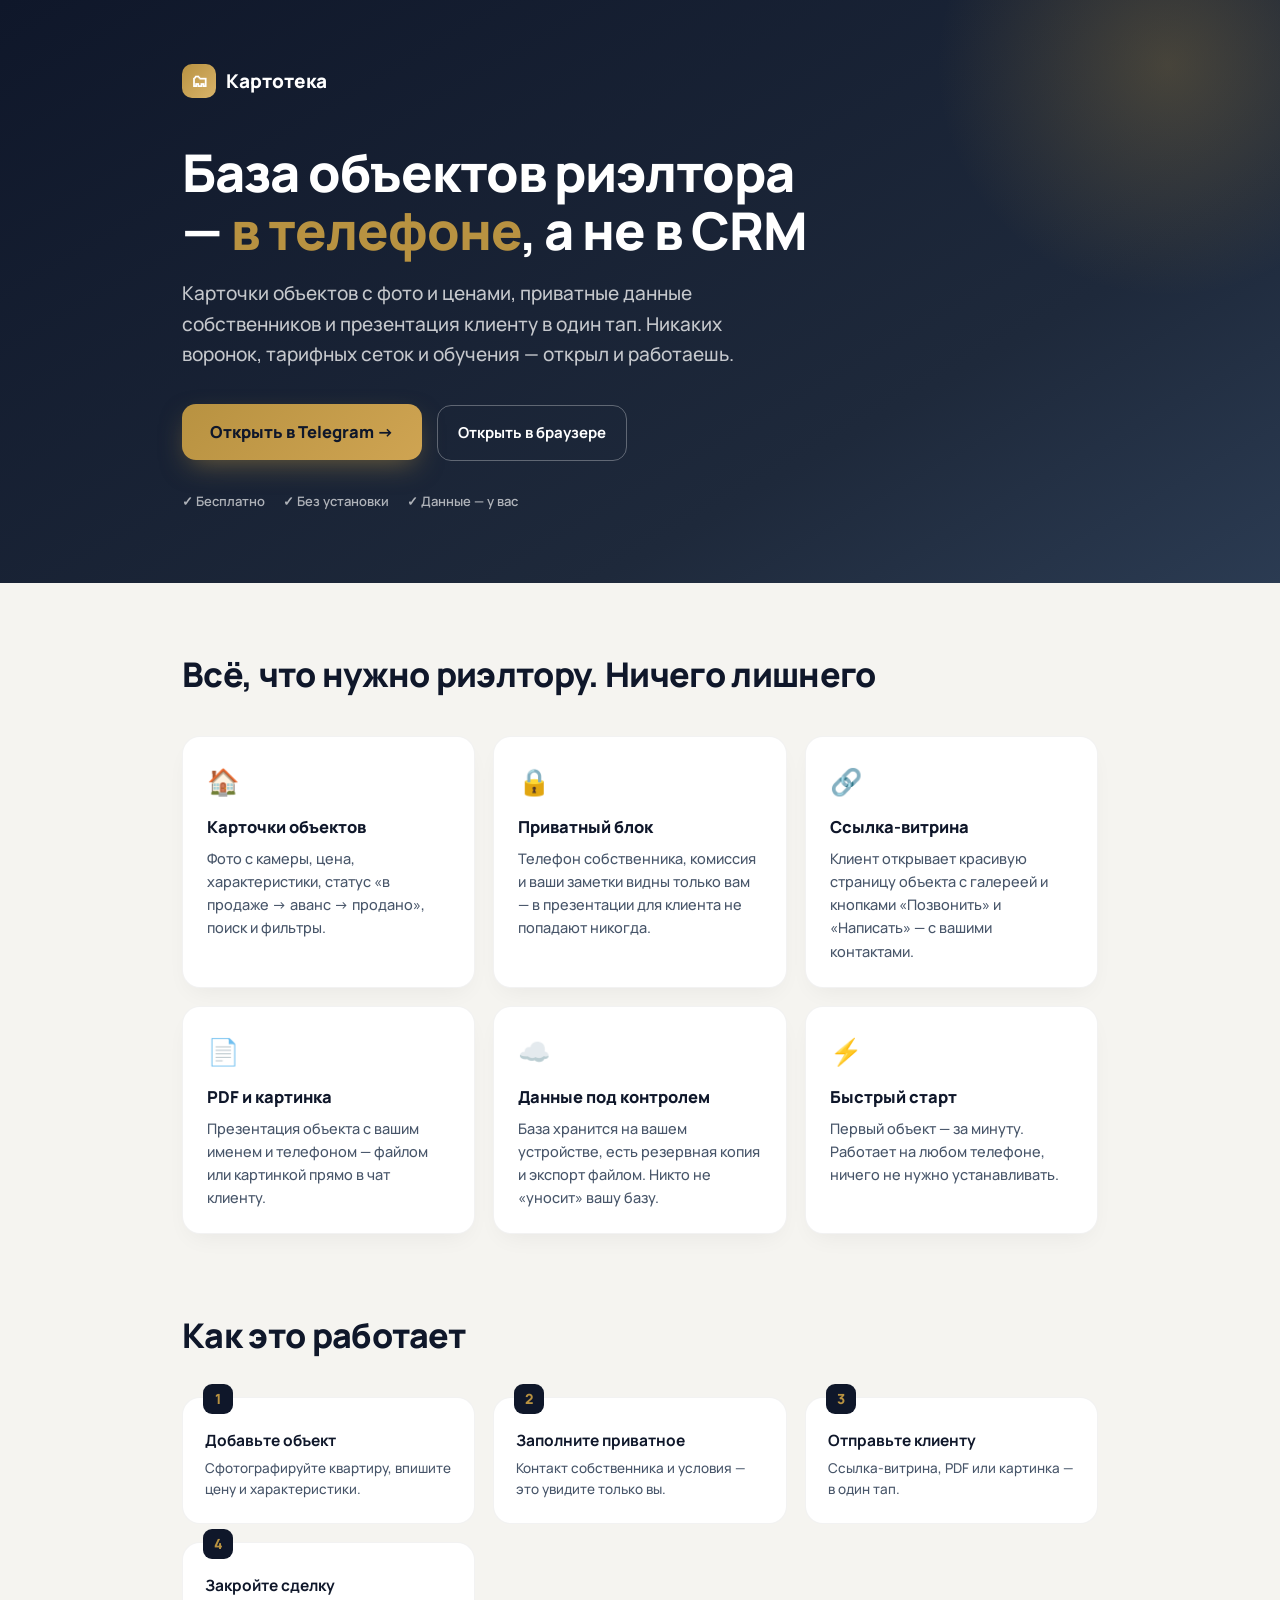
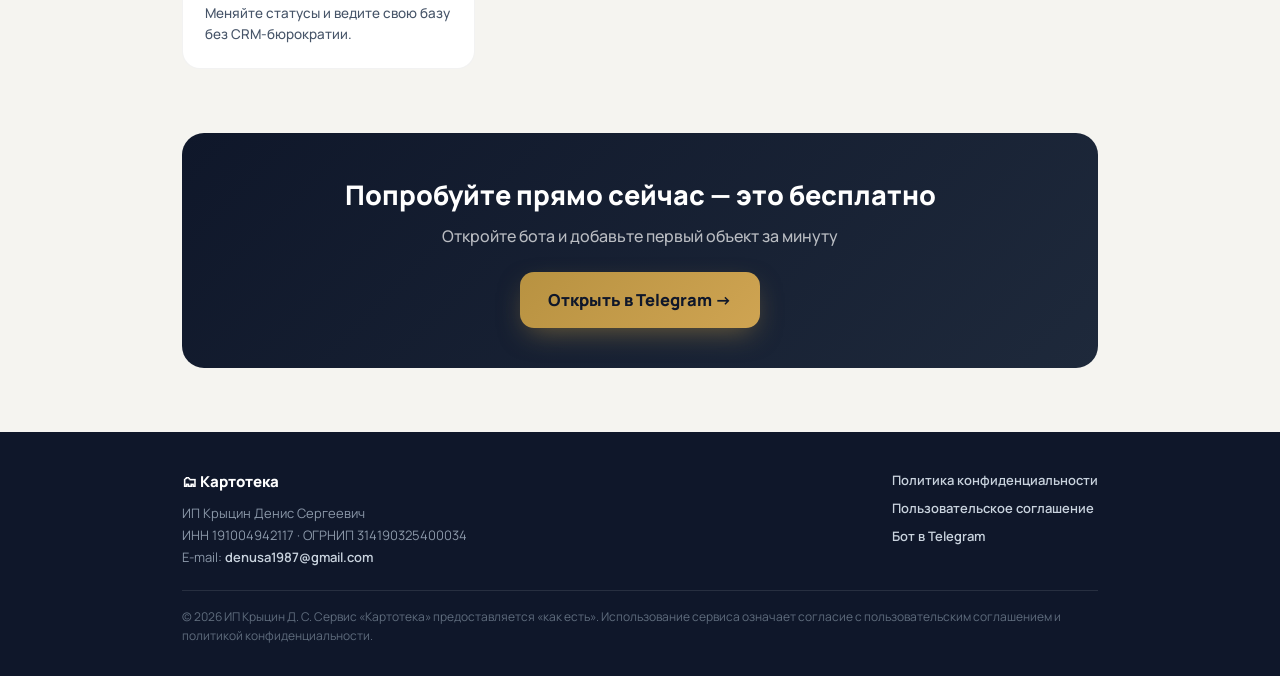
==== commit 6225a3d5: "Add landing page with privacy policy and terms; move app to /app/ Co-Authored-By: Claude Fable 5 <no" ====
--- a/index.html
+++ b/index.html
@@ -2,1468 +2,125 @@
 <html lang="ru">
 <head>
 <meta charset="UTF-8">
-<meta name="viewport" content="width=device-width, initial-scale=1.0, maximum-scale=1.0, user-scalable=no">
-<title>Картотека — база объектов риэлтора</title>
-<script src="https://telegram.org/js/telegram-web-app.js"></script>
+<meta name="viewport" content="width=device-width, initial-scale=1.0">
+<title>Картотека — база объектов риэлтора в телефоне</title>
+<meta name="description" content="Картотека — простая база объектов недвижимости для риэлторов: карточки с фото и ценами, приватные данные собственника, презентации клиенту в один тап. Без CRM и лишних настроек.">
 <style>
 @import url('https://fonts.googleapis.com/css2?family=Manrope:wght@400;500;600;700;800&display=swap');
-
-:root {
-  --bg: #f5f4f0;
-  --card: #ffffff;
-  --ink: #0f172a;
-  --soft: #475569;
-  --mut: #64748b;
-  --line: #e2e8f0;
-  --acc: #0f172a;
-  --gold: #b89241;
-  --gold-light: rgba(184, 146, 65, 0.12);
-  --green: #059669;
-  --amber: #d97706;
-  --red: #dc2626;
-  --priv: #fcfbf7;
-}
-
-* {
-  box-sizing: border-box;
-  -webkit-tap-highlight-color: transparent;
-}
-
-html, body {
-  margin: 0;
-  min-height: 100%;
-  background: var(--bg);
-  color: var(--ink);
-  font-family: 'Manrope', -apple-system, BlinkMacSystemFont, 'Segoe UI', Roboto, sans-serif;
-  -webkit-font-smoothing: antialiased;
-  -moz-osx-font-smoothing: grayscale;
-}
-
-#app {
-  max-width: 520px;
-  margin: 0 auto;
-  min-height: 100vh;
-  display: flex;
-  flex-direction: column;
-  background: var(--bg);
-  position: relative;
-  box-shadow: 0 0 50px rgba(0, 0, 0, 0.05);
-}
-
-/* ================= HEADERS ================= */
-.hd {
-  background: linear-gradient(135deg, #0f172a 0%, #1e293b 100%);
-  color: #fff;
-  padding: 16px 18px 18px;
-  position: sticky;
-  top: 0;
-  z-index: 20;
-  box-shadow: 0 4px 20px rgba(15, 23, 42, 0.15);
-  overflow: hidden;
-}
-
-.hd::after, .dhead::after {
-  content: "";
-  position: absolute;
-  top: -50%;
-  right: -20%;
-  width: 200px;
-  height: 200px;
-  background: radial-gradient(circle, rgba(184, 146, 65, 0.25) 0%, rgba(255, 255, 255, 0) 70%);
-  pointer-events: none;
-  border-radius: 50%;
-}
-
-.hd .t1 {
-  font-size: 20px;
-  font-weight: 800;
-  display: flex;
-  align-items: center;
-  gap: 10px;
-  letter-spacing: -0.02em;
-}
-
-.hd .t2 {
-  font-size: 12.5px;
-  color: rgba(255, 255, 255, 0.7);
-  margin-top: 3px;
-  font-weight: 500;
-}
-
-.hd .cnt {
-  font-size: 11px;
-  background: rgba(255, 255, 255, 0.12);
-  border: 1px solid rgba(255, 255, 255, 0.2);
-  backdrop-filter: blur(8px);
-  border-radius: 12px;
-  padding: 2px 9px;
-  font-weight: 700;
-  color: #fff;
-}
-
-.searchrow {
-  margin-top: 14px;
-}
-
-#search {
-  width: 100%;
-  border: 1px solid rgba(255, 255, 255, 0.15);
-  border-radius: 12px;
-  padding: 11px 14px;
-  font-size: 14.5px;
-  background: rgba(255, 255, 255, 0.95);
-  outline: none;
-  color: var(--ink);
-  font-family: inherit;
-  font-weight: 500;
-  box-shadow: 0 4px 12px rgba(0, 0, 0, 0.08);
-  transition: all 0.2s ease;
-}
-
-#search:focus {
-  background: #ffffff;
-  box-shadow: 0 0 0 3px rgba(184, 146, 65, 0.3);
-}
-
-.dhead {
-  background: linear-gradient(135deg, #0f172a 0%, #1e293b 100%);
-  color: #fff;
-  padding: 14px 16px;
-  display: flex;
-  align-items: center;
-  gap: 12px;
-  position: sticky;
-  top: 0;
-  z-index: 20;
-  box-shadow: 0 4px 20px rgba(15, 23, 42, 0.15);
-  overflow: hidden;
-}
-
-.dhead button {
-  background: rgba(255, 255, 255, 0.1);
-  border: 1px solid rgba(255, 255, 255, 0.15);
-  color: #fff;
-  font-size: 20px;
-  width: 34px;
-  height: 34px;
-  border-radius: 10px;
-  display: flex;
-  align-items: center;
-  justify-content: center;
-  cursor: pointer;
-  transition: transform 0.15s ease, background 0.15s ease;
-  line-height: 1;
-}
-
-.dhead button:active {
-  transform: scale(0.92);
-  background: rgba(255, 255, 255, 0.2);
-}
-
-.dhead .dt {
-  font-size: 16px;
-  font-weight: 700;
-  flex: 1;
-  line-height: 1.25;
-  white-space: nowrap;
-  overflow: hidden;
-  text-overflow: ellipsis;
-  letter-spacing: -0.01em;
-}
-
-.dhead .hbtn {
-  font-size: 13px;
-  background: rgba(255, 255, 255, 0.12);
-  border: 1px solid rgba(255, 255, 255, 0.2);
-  backdrop-filter: blur(8px);
-  border-radius: 10px;
-  padding: 6px 12px;
-  font-weight: 600;
-}
-
-/* ================= CHIPS ================= */
-.chips {
-  display: flex;
-  gap: 8px;
-  padding: 14px 16px 6px;
-  overflow-x: auto;
-  scrollbar-width: none;
-}
-
-.chips::-webkit-scrollbar {
-  display: none;
-}
-
-.chip {
-  flex: 0 0 auto;
-  border: 1px solid rgba(0, 0, 0, 0.06);
-  background: #ffffff;
-  border-radius: 20px;
-  padding: 7px 15px;
-  font-size: 13px;
-  font-weight: 600;
-  color: var(--soft);
-  cursor: pointer;
-  user-select: none;
-  box-shadow: 0 2px 6px rgba(0, 0, 0, 0.03);
-  transition: all 0.2s cubic-bezier(0.16, 1, 0.3, 1);
-}
-
-.chip:active {
-  transform: scale(0.95);
-}
-
-.chip.on {
-  background: var(--ink);
-  border-color: var(--ink);
-  color: #ffffff;
-  box-shadow: 0 4px 12px rgba(15, 23, 42, 0.2);
-}
-
-/* ================= LIST & CARDS ================= */
-#list {
-  padding: 10px 16px 100px;
-  flex: 1;
-}
-
-.obj {
-  background: var(--card);
-  border-radius: 18px;
-  margin-bottom: 16px;
-  overflow: hidden;
-  cursor: pointer;
-  border: 1px solid rgba(0, 0, 0, 0.04);
-  box-shadow: 0 10px 25px -5px rgba(15, 23, 42, 0.05), 0 8px 10px -6px rgba(15, 23, 42, 0.03);
-  transition: all 0.25s cubic-bezier(0.16, 1, 0.3, 1);
-}
-
-.obj:active {
-  transform: scale(0.985);
-  box-shadow: 0 4px 12px rgba(15, 23, 42, 0.06);
-}
-
-.ph {
-  height: 195px;
-  position: relative;
-  background: #e2e8f0;
-  display: flex;
-  align-items: center;
-  justify-content: center;
-  overflow: hidden;
-}
-
-.ph img {
-  width: 100%;
-  height: 100%;
-  object-fit: cover;
-  transition: transform 0.4s ease;
-}
-
-.obj:hover .ph img {
-  transform: scale(1.03);
-}
-
-.ph .noph {
-  color: #94a3b8;
-  font-size: 40px;
-}
-
-.badge {
-  position: absolute;
-  top: 12px;
-  left: 12px;
-  font-size: 11px;
-  font-weight: 800;
-  color: #fff;
-  padding: 5px 11px;
-  border-radius: 10px;
-  text-transform: uppercase;
-  letter-spacing: 0.04em;
-  box-shadow: 0 4px 10px rgba(0, 0, 0, 0.15);
-  backdrop-filter: blur(4px);
-}
-
-.b-sale {
-  background: linear-gradient(135deg, #059669, #10b981);
-}
-
-.b-avans {
-  background: linear-gradient(135deg, #d97706, #f59e0b);
-}
-
-.b-sold {
-  background: linear-gradient(135deg, #475569, #64748b);
-}
-
-.nph {
-  position: absolute;
-  top: 12px;
-  right: 12px;
-  background: rgba(15, 23, 42, 0.65);
-  backdrop-filter: blur(8px);
-  color: #fff;
-  font-size: 11px;
-  font-weight: 700;
-  padding: 4px 9px;
-  border-radius: 8px;
-  border: 1px solid rgba(255, 255, 255, 0.15);
-}
-
-.obj .body {
-  padding: 14px 16px 16px;
-}
-
-.price {
-  font-size: 20px;
-  font-weight: 800;
-  color: var(--ink);
-  letter-spacing: -0.02em;
-}
-
-.title {
-  font-size: 14px;
-  color: var(--soft);
-  margin-top: 3px;
-  font-weight: 500;
-  line-height: 1.35;
-}
-
-.meta {
-  display: flex;
-  gap: 6px;
-  margin-top: 10px;
-  font-size: 12px;
-  color: var(--mut);
-  flex-wrap: wrap;
-}
-
-.meta span {
-  background: #f1f5f9;
-  color: #334155;
-  border-radius: 6px;
-  padding: 3px 9px;
-  font-weight: 600;
-  border: 1px solid rgba(0, 0, 0, 0.03);
-}
-
-.empty {
-  text-align: center;
-  color: var(--mut);
-  padding: 70px 24px;
-  font-size: 15px;
-  line-height: 1.6;
-  font-weight: 500;
-}
-
-.empty .big {
-  font-size: 48px;
-  margin-bottom: 12px;
-  opacity: 0.8;
-}
-
-/* ================= SCREENS ================= */
-.screen {
-  display: none;
-}
-
-.screen.on {
-  display: block;
-}
-
-#list-screen.on {
-  display: block;
-}
-
-/* ================= DETAIL SCREEN ================= */
-.gal {
-  position: relative;
-  height: 290px;
-  background: #0f172a;
-  overflow: hidden;
-}
-
-.gal .track {
-  display: flex;
-  height: 100%;
-  transition: transform 0.35s cubic-bezier(0.16, 1, 0.3, 1);
-}
-
-.gal .slide {
-  flex: 0 0 100%;
-}
-
-.gal img {
-  width: 100%;
-  height: 100%;
-  object-fit: cover;
-}
-
-.dots {
-  position: absolute;
-  bottom: 12px;
-  left: 0;
-  right: 0;
-  display: flex;
-  justify-content: center;
-  gap: 6px;
-  z-index: 5;
-}
-
-.dot {
-  width: 6px;
-  height: 6px;
-  border-radius: 50%;
-  background: rgba(255, 255, 255, 0.4);
-  transition: all 0.25s ease;
-}
-
-.dot.on {
-  background: #ffffff;
-  width: 18px;
-  border-radius: 10px;
-}
-
-.gnav {
-  position: absolute;
-  top: 0;
-  bottom: 0;
-  width: 30%;
-  z-index: 4;
-}
-
-.gprev { left: 0; }
-.gnext { right: 0; }
-
-.dbody {
-  padding: 18px 16px 100px;
-}
-
-.dprice {
-  font-size: 28px;
-  font-weight: 800;
-  color: var(--ink);
-  letter-spacing: -0.03em;
-}
-
-.daddr {
-  color: var(--soft);
-  font-size: 15px;
-  margin-top: 4px;
-  font-weight: 500;
-}
-
-.statusrow {
-  display: flex;
-  gap: 8px;
-  margin: 16px 0 6px;
-}
-
-.st {
-  flex: 1;
-  text-align: center;
-  font-size: 13px;
-  font-weight: 700;
-  padding: 10px 4px;
-  border-radius: 12px;
-  border: 1.5px solid var(--line);
-  color: var(--mut);
-  cursor: pointer;
-  background: #ffffff;
-  transition: all 0.2s ease;
-  box-shadow: 0 2px 4px rgba(0, 0, 0, 0.02);
-}
-
-.st:active {
-  transform: scale(0.96);
-}
-
-.st.on-sale {
-  border-color: var(--green);
-  color: #047857;
-  background: #ecfdf5;
-}
-
-.st.on-avans {
-  border-color: var(--amber);
-  color: #b45309;
-  background: #fffbeb;
-}
-
-.st.on-sold {
-  border-color: var(--mut);
-  color: var(--soft);
-  background: #f8fafc;
-}
-
-.sect {
-  background: #ffffff;
-  border-radius: 16px;
-  padding: 16px;
-  margin-top: 14px;
-  border: 1px solid rgba(0, 0, 0, 0.04);
-  box-shadow: 0 4px 12px rgba(15, 23, 42, 0.03);
-}
-
-.sect h3 {
-  margin: 0 0 12px;
-  font-size: 11px;
-  text-transform: uppercase;
-  letter-spacing: 0.08em;
-  color: var(--mut);
-  font-weight: 800;
-}
-
-.kv {
-  display: grid;
-  grid-template-columns: 1fr 1fr;
-  gap: 10px 16px;
-  font-size: 14.5px;
-  color: var(--ink);
-  font-weight: 600;
-}
-
-.kv div b {
-  display: block;
-  font-size: 11.5px;
-  color: var(--mut);
-  font-weight: 600;
-  margin-bottom: 2px;
-  text-transform: uppercase;
-  letter-spacing: 0.02em;
-}
-
-.notes {
-  font-size: 14.5px;
-  color: var(--soft);
-  line-height: 1.55;
-  white-space: pre-wrap;
-  font-weight: 500;
-}
-
-.priv {
-  background: var(--priv);
-  border: 1px solid rgba(184, 146, 65, 0.3);
-  box-shadow: 0 4px 15px rgba(184, 146, 65, 0.06);
-}
-
-.priv h3 {
-  color: var(--gold);
-}
-
-.priv .hint {
-  font-size: 12px;
-  color: #96742e;
-  margin-top: 10px;
-  font-weight: 500;
-  border-top: 1px dashed rgba(184, 146, 65, 0.2);
-  padding-top: 8px;
-}
-
-.actions {
-  display: flex;
-  gap: 10px;
-  margin-top: 18px;
-}
-
-.abtn {
-  flex: 1;
-  border: 0;
-  border-radius: 14px;
-  padding: 14px 10px;
-  font-size: 14.5px;
-  font-weight: 700;
-  cursor: pointer;
-  display: flex;
-  flex-direction: column;
-  align-items: center;
-  gap: 3px;
-  font-family: inherit;
-  transition: all 0.2s cubic-bezier(0.16, 1, 0.3, 1);
-}
-
-.abtn:active {
-  transform: scale(0.96);
-}
-
-.abtn small {
-  font-weight: 500;
-  font-size: 11px;
-  opacity: 0.8;
-}
-
-.a1 {
-  background: linear-gradient(135deg, #0f172a 0%, #1e293b 100%);
-  color: #ffffff;
-  box-shadow: 0 4px 14px rgba(15, 23, 42, 0.2);
-}
-
-.a2 {
-  background: #ffffff;
-  color: var(--ink);
-  border: 1.5px solid var(--line);
-  box-shadow: 0 2px 6px rgba(0, 0, 0, 0.03);
-}
-
-.a3 {
-  background: #ffffff;
-  color: var(--red);
-  border: 1.5px solid #fecaca;
-  margin-top: 12px;
-  width: 100%;
-  border-radius: 14px;
-  padding: 13px;
-  font-size: 14px;
-  font-weight: 700;
-  cursor: pointer;
-  font-family: inherit;
-  transition: all 0.2s ease;
-}
-
-.a3:active {
-  transform: scale(0.97);
-  background: #fef2f2;
-}
-
-/* ================= FORM ================= */
-.form {
-  padding: 16px 16px 100px;
-}
-
-.form label {
-  display: block;
-  font-size: 12.5px;
-  color: var(--soft);
-  margin: 16px 0 6px;
-  font-weight: 700;
-  text-transform: uppercase;
-  letter-spacing: 0.03em;
-}
-
-.form input, .form textarea, .form select {
-  width: 100%;
-  border: 1.5px solid var(--line);
-  border-radius: 12px;
-  padding: 12px 14px;
-  font-size: 15px;
-  background: #ffffff;
-  outline: none;
-  font-family: inherit;
-  color: var(--ink);
-  font-weight: 500;
-  transition: border-color 0.2s ease, box-shadow 0.2s ease;
-}
-
-.form input:focus, .form textarea:focus, .form select:focus {
-  border-color: var(--ink);
-  box-shadow: 0 0 0 3px rgba(15, 23, 42, 0.08);
-}
-
-.form textarea {
-  resize: vertical;
-}
-
-.row2 {
-  display: flex;
-  gap: 10px;
-}
-
-.row2 > div {
-  flex: 1;
-}
-
-.fbtn {
-  width: 100%;
-  margin-top: 22px;
-  background: linear-gradient(135deg, #0f172a 0%, #1e293b 100%);
-  color: #ffffff;
-  border: 0;
-  border-radius: 14px;
-  padding: 15px;
-  font-size: 16px;
-  font-weight: 800;
-  cursor: pointer;
-  font-family: inherit;
-  box-shadow: 0 4px 14px rgba(15, 23, 42, 0.2);
-  transition: transform 0.2s ease;
-}
-
-.fbtn:active {
-  transform: scale(0.97);
-}
-
-.photogrid {
-  display: grid;
-  grid-template-columns: repeat(4, 1fr);
-  gap: 8px;
-  margin-top: 8px;
-}
-
-.pcell {
-  position: relative;
-  aspect-ratio: 1;
-  border-radius: 12px;
-  overflow: hidden;
-  background: #e2e8f0;
-  box-shadow: 0 2px 6px rgba(0, 0, 0, 0.05);
-}
-
-.pcell img {
-  width: 100%;
-  height: 100%;
-  object-fit: cover;
-}
-
-.pcell .del {
-  position: absolute;
-  top: 4px;
-  right: 4px;
-  background: rgba(15, 23, 42, 0.7);
-  backdrop-filter: blur(4px);
-  color: #fff;
-  border: 0;
-  border-radius: 50%;
-  width: 22px;
-  height: 22px;
-  font-size: 11px;
-  cursor: pointer;
-  display: flex;
-  align-items: center;
-  justify-content: center;
-}
-
-.paddbtn {
-  aspect-ratio: 1;
-  border: 2px dashed var(--line);
-  border-radius: 12px;
-  background: #ffffff;
-  color: var(--mut);
-  font-size: 22px;
-  cursor: pointer;
-  transition: all 0.2s ease;
-  display: flex;
-  align-items: center;
-  justify-content: center;
-}
-
-.paddbtn:active {
-  background: #f8fafc;
-  border-color: var(--mut);
-}
-
-.featrow {
-  display: flex;
-  gap: 8px;
-  margin-bottom: 8px;
-}
-
-.featrow input {
-  flex: 1;
-}
-
-.featrow button {
-  border: 0;
-  background: #fef2f2;
-  color: var(--red);
-  border-radius: 10px;
-  width: 42px;
-  cursor: pointer;
-  font-size: 16px;
-  font-weight: 700;
-}
-
-.addfeat {
-  border: 1.5px dashed var(--line);
-  background: #ffffff;
-  color: var(--ink);
-  border-radius: 12px;
-  padding: 11px;
-  width: 100%;
-  font-size: 13.5px;
-  font-weight: 700;
-  cursor: pointer;
-  font-family: inherit;
-  transition: background 0.2s ease;
-}
-
-.addfeat:active {
-  background: #f8fafc;
-}
-
-/* ================= NAVIGATION ================= */
-#nav {
-  position: fixed;
-  bottom: 0;
-  left: 50%;
-  transform: translateX(-50%);
-  width: 100%;
-  max-width: 520px;
-  background: rgba(255, 255, 255, 0.92);
-  backdrop-filter: blur(16px) saturate(180%);
-  border-top: 1px solid rgba(0, 0, 0, 0.06);
-  display: flex;
-  z-index: 30;
-  padding-bottom: env(safe-area-inset-bottom);
-  box-shadow: 0 -4px 20px rgba(0, 0, 0, 0.04);
-}
-
-#nav button {
-  flex: 1;
-  border: 0;
-  background: none;
-  padding: 10px 0 11px;
-  font-size: 11px;
-  color: var(--mut);
-  cursor: pointer;
-  display: flex;
-  flex-direction: column;
-  align-items: center;
-  gap: 3px;
-  font-family: inherit;
-  font-weight: 600;
-  transition: all 0.2s ease;
-}
-
-#nav button .ic {
-  font-size: 20px;
-  line-height: 1;
-  transition: transform 0.2s ease;
-}
-
-#nav button:active .ic {
-  transform: scale(0.88);
-}
-
-#nav button.on {
-  color: var(--ink);
-  font-weight: 800;
-}
-
-#nav button.on .ic {
-  transform: scale(1.1);
-}
-
-/* ================= TOAST & SHEET ================= */
-#toast {
-  position: fixed;
-  bottom: 84px;
-  left: 50%;
-  transform: translateX(-50%) translateY(10px);
-  background: rgba(15, 23, 42, 0.92);
-  backdrop-filter: blur(12px);
-  color: #fff;
-  font-size: 13.5px;
-  font-weight: 600;
-  padding: 11px 20px;
-  border-radius: 20px;
-  opacity: 0;
-  transition: all 0.25s cubic-bezier(0.16, 1, 0.3, 1);
-  z-index: 70;
-  pointer-events: none;
-  white-space: nowrap;
-  max-width: 90vw;
-  overflow: hidden;
-  text-overflow: ellipsis;
-  box-shadow: 0 10px 25px rgba(0, 0, 0, 0.2);
-  border: 1px solid rgba(255, 255, 255, 0.1);
-}
-
-#toast.show {
-  opacity: 1;
-  transform: translateX(-50%) translateY(0);
-}
-
-#sheetbg {
-  position: fixed;
-  inset: 0;
-  background: rgba(15, 23, 42, 0.6);
-  backdrop-filter: blur(4px);
-  z-index: 50;
-  display: none;
-  transition: opacity 0.3s ease;
-}
-
-#sheetbg.on {
-  display: block;
-}
-
-#sheet {
-  position: fixed;
-  bottom: 0;
-  left: 50%;
-  transform: translateX(-50%) translateY(105%);
-  width: 100%;
-  max-width: 520px;
-  background: #ffffff;
-  border-radius: 24px 24px 0 0;
-  z-index: 55;
-  transition: transform 0.32s cubic-bezier(0.16, 1, 0.3, 1);
-  padding: 12px 20px calc(24px + env(safe-area-inset-bottom));
-  box-shadow: 0 -10px 40px rgba(0, 0, 0, 0.18);
-}
-
-#sheet::before {
-  content: "";
-  display: block;
-  width: 38px;
-  height: 4px;
-  background: #cbd5e1;
-  border-radius: 2px;
-  margin: 0 auto 16px;
-}
-
-#sheet.on {
-  transform: translateX(-50%) translateY(0);
-}
-
-#sheet h3 {
-  margin: 0 0 4px;
-  font-size: 18px;
-  font-weight: 800;
-  color: var(--ink);
-  letter-spacing: -0.02em;
-}
-
-#sheet p {
-  margin: 0 0 16px;
-  color: var(--soft);
-  font-size: 13.5px;
-  font-weight: 500;
-}
-
-.shopt {
-  display: flex;
-  align-items: center;
-  gap: 14px;
-  padding: 14px 14px;
-  border-radius: 14px;
-  cursor: pointer;
-  border: 1px solid var(--line);
-  margin-bottom: 10px;
-  background: #ffffff;
-  transition: all 0.2s ease;
-  box-shadow: 0 2px 6px rgba(0, 0, 0, 0.02);
-}
-
-.shopt:active {
-  background: #f8fafc;
-  transform: scale(0.98);
-}
-
-.shopt .i {
-  font-size: 24px;
-}
-
-.shopt b {
-  font-size: 15px;
-  display: block;
-  color: var(--ink);
-  font-weight: 700;
-}
-
-.shopt small {
-  color: var(--mut);
-  font-size: 12px;
-  font-weight: 500;
-}
-
-/* ================= PROFILE ================= */
-.pver {
-  color: var(--mut);
-  font-size: 12px;
-  text-align: center;
-  margin-top: 24px;
-  font-weight: 500;
-}
+:root{--ink:#0f172a;--soft:#475569;--mut:#64748b;--line:#e2e8f0;--gold:#b89241;--bg:#f5f4f0}
+*{box-sizing:border-box;margin:0}
+body{font-family:'Manrope',-apple-system,'Segoe UI',Roboto,sans-serif;background:var(--bg);color:var(--ink);line-height:1.6;-webkit-font-smoothing:antialiased}
+.wrap{max-width:960px;margin:0 auto;padding:0 22px}
+/* hero */
+.hero{background:linear-gradient(150deg,#0f172a 0%,#1e293b 70%,#2b3b52 100%);color:#fff;padding:64px 0 72px;position:relative;overflow:hidden}
+.hero::after{content:"";position:absolute;top:-30%;right:-10%;width:480px;height:480px;background:radial-gradient(circle,rgba(184,146,65,.28),transparent 68%);pointer-events:none}
+.hero .wrap{position:relative;z-index:1}
+.logo{display:flex;align-items:center;gap:10px;font-weight:800;font-size:19px;margin-bottom:46px}
+.logo .dot{width:34px;height:34px;border-radius:10px;background:linear-gradient(135deg,var(--gold),#d9b46a);display:flex;align-items:center;justify-content:center;font-size:17px}
+h1{font-size:clamp(30px,5.5vw,52px);font-weight:800;line-height:1.12;letter-spacing:-.02em;max-width:640px}
+h1 em{font-style:normal;color:var(--gold)}
+.sub{font-size:clamp(15px,2.2vw,19px);color:rgba(255,255,255,.75);margin:18px 0 34px;max-width:560px;font-weight:500}
+.cta{display:inline-flex;align-items:center;gap:10px;background:linear-gradient(135deg,var(--gold),#cfa452);color:#0f172a;font-weight:800;font-size:16.5px;padding:15px 28px;border-radius:14px;text-decoration:none;box-shadow:0 10px 28px -8px rgba(184,146,65,.55);transition:transform .15s}
+.cta:active{transform:scale(.97)}
+.cta2{display:inline-flex;margin-left:12px;align-items:center;color:#fff;font-weight:700;font-size:15px;padding:15px 20px;border-radius:14px;text-decoration:none;border:1.5px solid rgba(255,255,255,.3)}
+.badges{display:flex;gap:18px;margin-top:30px;flex-wrap:wrap;font-size:13px;color:rgba(255,255,255,.65);font-weight:600}
+/* features */
+.feat{padding:64px 0}
+.feat h2, .how h2{font-size:clamp(24px,3.6vw,34px);font-weight:800;letter-spacing:-.02em;margin-bottom:34px}
+.grid{display:grid;grid-template-columns:repeat(auto-fit,minmax(260px,1fr));gap:18px}
+.card{background:#fff;border:1px solid rgba(0,0,0,.05);border-radius:18px;padding:24px;box-shadow:0 10px 25px -8px rgba(15,23,42,.06)}
+.card .i{font-size:26px;margin-bottom:12px}
+.card b{display:block;font-size:16.5px;margin-bottom:6px;font-weight:800}
+.card p{color:var(--soft);font-size:14.5px;font-weight:500}
+/* how */
+.how{padding:10px 0 64px}
+.steps{display:grid;grid-template-columns:repeat(auto-fit,minmax(220px,1fr));gap:18px;counter-reset:s}
+.step{background:#fff;border-radius:18px;padding:22px;border:1px solid rgba(0,0,0,.05);position:relative;counter-increment:s}
+.step::before{content:counter(s);position:absolute;top:-14px;left:20px;width:30px;height:30px;background:var(--ink);color:var(--gold);border-radius:9px;display:flex;align-items:center;justify-content:center;font-weight:800;font-size:14px}
+.step b{display:block;margin:8px 0 5px;font-size:15.5px}
+.step p{color:var(--soft);font-size:13.5px;font-weight:500}
+/* cta band */
+.band{background:linear-gradient(135deg,#0f172a,#1e293b);border-radius:22px;color:#fff;padding:40px 30px;text-align:center;margin-bottom:64px}
+.band h3{font-size:clamp(20px,3vw,27px);font-weight:800;margin-bottom:8px}
+.band p{color:rgba(255,255,255,.7);margin-bottom:22px;font-weight:500}
+/* footer */
+footer{background:#0f172a;color:#8b98a9;padding:38px 0 30px;font-size:13px}
+footer .cols{display:flex;justify-content:space-between;gap:24px;flex-wrap:wrap;margin-bottom:22px}
+footer a{color:#c9d3de;text-decoration:none;display:block;margin-bottom:7px;font-weight:600}
+footer a:hover{color:var(--gold)}
+footer .req{line-height:1.7}
+footer .brand{color:#fff;font-weight:800;font-size:15px;margin-bottom:8px}
+footer .fine{border-top:1px solid rgba(255,255,255,.1);padding-top:16px;font-size:12px;color:#5f6c7d}
+@media(max-width:600px){.cta2{margin:12px 0 0}}
 </style>
 </head>
 <body>
-<div id="app">
 
-  <div id="list-screen" class="screen on">
-    <div class="hd">
-      <div class="t1">🗂 Картотека <span class="cnt" id="cnt">0</span></div>
-      <div class="t2" id="who">база объектов риэлтора</div>
-      <div class="searchrow"><input id="search" placeholder="Поиск: адрес, цена, заметка…" oninput="render()"></div>
-    </div>
-    <div class="chips" id="chips"></div>
-    <div id="list"></div>
+<section class="hero">
+  <div class="wrap">
+    <div class="logo"><span class="dot">🗂</span> Картотека</div>
+    <h1>База объектов риэлтора — <em>в телефоне</em>, а не в CRM</h1>
+    <p class="sub">Карточки объектов с фото и ценами, приватные данные собственников и презентация клиенту в один тап. Никаких воронок, тарифных сеток и обучения — открыл и работаешь.</p>
+    <a class="cta" href="https://t.me/rieltor2026bot">Открыть в Telegram →</a>
+    <a class="cta2" href="app/">Открыть в браузере</a>
+    <div class="badges"><span>✓ Бесплатно</span><span>✓ Без установки</span><span>✓ Данные — у вас</span></div>
   </div>
+</section>
 
-  <div id="detail-screen" class="screen"></div>
-  <div id="form-screen" class="screen"></div>
-  <div id="pdf-screen" class="screen"></div>
-
-  <div id="profile-screen" class="screen">
-    <div class="dhead"><button onclick="go('list')">‹</button><div class="dt">Профиль</div></div>
-    <div class="form" style="padding-bottom:96px">
-      <label>Ваше имя (в презентациях)</label>
-      <input id="pf-name" placeholder="Мария Козина">
-      <label>Подпись / специализация</label>
-      <input id="pf-title" placeholder="риэлтор · загородная недвижимость">
-      <label>Телефон для клиентов</label>
-      <input id="pf-phone" inputmode="tel" placeholder="+7 900 000-00-00">
-      <label>Telegram / ссылка</label>
-      <input id="pf-tg" placeholder="t.me/username">
-      <button class="fbtn" onclick="saveProfile()">Сохранить</button>
-      <div class="sect" style="margin-top:18px">
-        <h3>Данные</h3>
-        <button class="a3" style="color:var(--acc);border-color:#cfe0f0" onclick="exportAll()">⬇️ Экспорт базы (файл)</button>
-        <label style="margin-top:10px">Импорт из файла</label>
-        <input type="file" accept=".json" onchange="importAll(this)">
-      </div>
-      <div class="pver">Картотека v1.0 · данные хранятся на этом устройстве<span id="cloudnote"></span></div>
+<section class="feat">
+  <div class="wrap">
+    <h2>Всё, что нужно риэлтору. Ничего лишнего</h2>
+    <div class="grid">
+      <div class="card"><div class="i">🏠</div><b>Карточки объектов</b><p>Фото с камеры, цена, характеристики, статус «в продаже → аванс → продано», поиск и фильтры.</p></div>
+      <div class="card"><div class="i">🔒</div><b>Приватный блок</b><p>Телефон собственника, комиссия и ваши заметки видны только вам — в презентации для клиента не попадают никогда.</p></div>
+      <div class="card"><div class="i">🔗</div><b>Ссылка-витрина</b><p>Клиент открывает красивую страницу объекта с галереей и кнопками «Позвонить» и «Написать» — с вашими контактами.</p></div>
+      <div class="card"><div class="i">📄</div><b>PDF и картинка</b><p>Презентация объекта с вашим именем и телефоном — файлом или картинкой прямо в чат клиенту.</p></div>
+      <div class="card"><div class="i">☁️</div><b>Данные под контролем</b><p>База хранится на вашем устройстве, есть резервная копия и экспорт файлом. Никто не «уносит» вашу базу.</p></div>
+      <div class="card"><div class="i">⚡</div><b>Быстрый старт</b><p>Первый объект — за минуту. Работает на любом телефоне, ничего не нужно устанавливать.</p></div>
     </div>
   </div>
+</section>
 
-  <div id="nav">
-    <button id="nb-list" class="on" onclick="go('list')"><span class="ic">🗂</span>Объекты</button>
-    <button id="nb-form" onclick="openForm()"><span class="ic">➕</span>Добавить</button>
-    <button id="nb-profile" onclick="openProfile()"><span class="ic">👤</span>Профиль</button>
+<section class="how">
+  <div class="wrap">
+    <h2>Как это работает</h2>
+    <div class="steps">
+      <div class="step"><b>Добавьте объект</b><p>Сфотографируйте квартиру, впишите цену и характеристики.</p></div>
+      <div class="step"><b>Заполните приватное</b><p>Контакт собственника и условия — это увидите только вы.</p></div>
+      <div class="step"><b>Отправьте клиенту</b><p>Ссылка-витрина, PDF или картинка — в один тап.</p></div>
+      <div class="step"><b>Закройте сделку</b><p>Меняйте статусы и ведите свою базу без CRM-бюрократии.</p></div>
+    </div>
   </div>
+</section>
 
-  <div id="toast"></div>
-  <div id="sheetbg" onclick="sheet(false)"></div>
-  <div id="sheet"></div>
+<div class="wrap">
+  <div class="band">
+    <h3>Попробуйте прямо сейчас — это бесплатно</h3>
+    <p>Откройте бота и добавьте первый объект за минуту</p>
+    <a class="cta" href="https://t.me/rieltor2026bot">Открыть в Telegram →</a>
+  </div>
 </div>
 
-<script>
-/* ================= TELEGRAM ================= */
-const _tg = window.Telegram && window.Telegram.WebApp;
-const TG = _tg && _tg.platform && _tg.platform !== 'unknown' ? _tg : null;
-if (TG) { try { TG.ready(); TG.expand(); } catch(e){} }
+<footer>
+  <div class="wrap">
+    <div class="cols">
+      <div>
+        <div class="brand">🗂 Картотека</div>
+        <div class="req">
+          ИП Крыцин Денис Сергеевич<br>
+          ИНН 191004942117 · ОГРНИП 314190325400034<br>
+          E-mail: <a href="mailto:denusa1987@gmail.com" style="display:inline">denusa1987@gmail.com</a>
+        </div>
+      </div>
+      <div>
+        <a href="privacy.html">Политика конфиденциальности</a>
+        <a href="terms.html">Пользовательское соглашение</a>
+        <a href="https://t.me/rieltor2026bot">Бот в Telegram</a>
+      </div>
+    </div>
+    <div class="fine">© 2026 ИП Крыцин Д. С. Сервис «Картотека» предоставляется «как есть». Использование сервиса означает согласие с пользовательским соглашением и политикой конфиденциальности.</div>
+  </div>
+</footer>
 
-/* ================= DB (IndexedDB) ================= */
-let db;
-function idb(){ return new Promise((res,rej)=>{
-  const r=indexedDB.open('kartoteka',1);
-  r.onupgradeneeded=e=>{ e.target.result.createObjectStore('objects',{keyPath:'id'}); e.target.result.createObjectStore('kv'); };
-  r.onsuccess=e=>res(e.target.result); r.onerror=()=>rej(r.error);
-});}
-function tx(store,mode){ return db.transaction(store,mode).objectStore(store); }
-function dbAll(){ return new Promise(res=>{ const q=tx('objects','readonly').getAll(); q.onsuccess=()=>res(q.result||[]); }); }
-function dbPut(o){ return new Promise(res=>{ tx('objects','readwrite').put(o).onsuccess=()=>res(); }); }
-function dbDel(id){ return new Promise(res=>{ tx('objects','readwrite').delete(id).onsuccess=()=>res(); }); }
-function kvGet(k){ return new Promise(res=>{ const q=tx('kv','readonly').get(k); q.onsuccess=()=>res(q.result); }); }
-function kvSet(k,v){ return new Promise(res=>{ tx('kv','readwrite').put(v,k).onsuccess=()=>res(); }); }
-
-/* ================= STATE ================= */
-let OBJ=[], filter='all', cur=null, slide=0, editId=null, formPhotos=[], formFeats=[];
-let PROFILE={name:'',title:'',phone:'',tg:''};
-const ST_LABEL={sale:'В продаже',avans:'Аванс',sold:'Продано'};
-const ST_CLASS={sale:'b-sale',avans:'b-avans',sold:'b-sold'};
-const fmt=p=>(+p||0).toLocaleString('ru-RU')+' ₽';
-const esc=s=>String(s??'').replace(/[<>&"]/g,c=>({'<':'&lt;','>':'&gt;','&':'&amp;','"':'&quot;'}[c]));
-
-/* ================= CLOUD BACKUP (текст карточек, без фото) ================= */
-function cloudBackup(){
-  if(!TG || !TG.CloudStorage) return;
-  try{
-    const light=OBJ.map(o=>({...o,photos:[]}));
-    const s=JSON.stringify({v:1,profile:PROFILE,objects:light});
-    const chunks=[]; for(let i=0;i<s.length;i+=3800) chunks.push(s.slice(i,i+3800));
-    TG.CloudStorage.setItem('meta',String(chunks.length),()=>{});
-    chunks.forEach((c,i)=>TG.CloudStorage.setItem('d'+i,c,()=>{}));
-  }catch(e){}
-}
-function cloudRestore(){
-  if(!TG || !TG.CloudStorage) { toast('Доступно только внутри Telegram'); return; }
-  TG.CloudStorage.getItem('meta',(e,n)=>{
-    if(e||!n){ toast('Резервной копии нет'); return; }
-    const keys=Array.from({length:+n},(_,i)=>'d'+i);
-    TG.CloudStorage.getItems(keys,async(e2,vals)=>{
-      if(e2){ toast('Ошибка чтения'); return; }
-      try{
-        const s=keys.map(k=>vals[k]||'').join('');
-        const data=JSON.parse(s);
-        for(const o of data.objects){ const ex=OBJ.find(x=>x.id===o.id); if(!ex) await dbPut(o); }
-        if(data.profile && data.profile.name) { PROFILE=data.profile; await kvSet('profile',PROFILE); }
-        OBJ=await dbAll(); render(); toast('Восстановлено из облака: '+data.objects.length+' объектов');
-      }catch(err){ toast('Копия повреждена'); }
-    });
-  });
-}
-
-/* ================= RENDER LIST ================= */
-function chipsRender(){
-  const c=[['all','Все'],['sale','В продаже'],['avans','Аванс'],['sold','Продано'],['Квартира','Квартиры'],['Дом','Дома'],['Участок','Участки'],['Коммерция','Коммерция']];
-  document.getElementById('chips').innerHTML=c.map(([k,l])=>
-    `<div class="chip ${filter==k?'on':''}" onclick="filter='${k}';render()">${l}</div>`).join('');
-}
-function render(){
-  chipsRender();
-  document.getElementById('cnt').textContent=OBJ.length;
-  const q=(document.getElementById('search').value||'').toLowerCase();
-  const rows=OBJ.filter(o=>{
-    const okF=filter=='all'||o.status==filter||o.type==filter;
-    const hay=(o.addr+' '+o.type+' '+o.price+' '+(o.notes||'')).toLowerCase();
-    return okF&&(!q||hay.includes(q));
-  }).sort((a,b)=>b.created-a.created);
-  const el=document.getElementById('list');
-  if(!OBJ.length){
-    el.innerHTML=`<div class="empty"><div class="big">🗂</div>Пока пусто.<br>Нажмите <b>➕ Добавить</b> — и первый объект появится в картотеке за минуту.</div>`;
-    return;
-  }
-  el.innerHTML=rows.map(o=>`
-    <div class="obj" onclick="openDetail('${o.id}')">
-      <div class="ph">${o.photos.length?`<img src="${o.photos[0]}" alt="">`:`<div class="noph">🏠</div>`}
-        <span class="badge ${ST_CLASS[o.status]}">${ST_LABEL[o.status]}</span>
-        ${o.photos.length?`<span class="nph">📷 ${o.photos.length}</span>`:''}</div>
-      <div class="body">
-        <div class="price">${fmt(o.price)}</div>
-        <div class="title">${esc(o.type)} · ${esc(o.addr)}</div>
-        <div class="meta">${o.area?`<span>${esc(o.area)}</span>`:''}${o.rooms?`<span>${esc(o.rooms)} комн.</span>`:''}${o.floor?`<span>${esc(o.floor)}</span>`:''}</div>
-      </div></div>`).join('')||'<div class="empty">Ничего не найдено</div>';
-}
-
-/* ================= SCREENS ================= */
-function go(name){
-  document.querySelectorAll('.screen').forEach(s=>s.classList.remove('on'));
-  document.getElementById(name+'-screen').classList.add('on');
-  ['list','form','profile'].forEach(n=>{const b=document.getElementById('nb-'+n);if(b)b.classList.toggle('on',n==name)});
-  window.scrollTo(0,0);
-  if(TG){ try{ name=='list'?TG.BackButton.hide():TG.BackButton.show(); }catch(e){} }
-}
-if(TG){ try{ TG.BackButton.onClick(()=>go('list')); }catch(e){} }
-
-function openDetail(id){
-  cur=OBJ.find(o=>o.id===id); if(!cur)return; slide=0;
-  const o=cur;
-  const gal=o.photos.length?`
-    <div class="gal"><div class="track" id="track">${o.photos.map(p=>`<div class="slide"><img src="${p}"></div>`).join('')}</div>
-    ${o.photos.length>1?`<div class="gnav gprev" onclick="swipe(-1)"></div><div class="gnav gnext" onclick="swipe(1)"></div>
-    <div class="dots" id="dots">${o.photos.map((_,k)=>`<div class="dot ${k==0?'on':''}"></div>`).join('')}</div>`:''}</div>`
-    :`<div class="gal" style="display:flex;align-items:center;justify-content:center;color:#667"><span style="font-size:44px">🏠</span></div>`;
-  document.getElementById('detail-screen').innerHTML=`
-    <div class="dhead"><button onclick="go('list')">‹</button><div class="dt">${esc(o.type)} · ${esc(o.addr)}</div></div>
-    ${gal}
-    <div class="dbody">
-      <div class="dprice">${fmt(o.price)}</div>
-      <div class="daddr">${esc(o.addr)}</div>
-      <div class="statusrow">${['sale','avans','sold'].map(s=>`<div class="st ${o.status==s?'on-'+s:''}" onclick="setStatus('${s}')">${ST_LABEL[s]}</div>`).join('')}</div>
-      ${o.feat&&o.feat.length?`<div class="sect"><h3>Характеристики</h3><div class="kv">${o.feat.map(f=>`<div><b>${esc(f[0])}</b>${esc(f[1])}</div>`).join('')}</div></div>`:''}
-      ${o.notes?`<div class="sect"><h3>Мои заметки</h3><div class="notes">${esc(o.notes)}</div></div>`:''}
-      ${(o.owner||o.phone||o.fee)?`<div class="sect priv"><h3>🔒 Приватно — видите только вы</h3>
-        <div class="kv">
-          ${o.owner?`<div><b>Собственник</b>${esc(o.owner)}</div>`:''}
-          ${o.phone?`<div><b>Телефон</b><a href="tel:${o.phone.replace(/[^+\d]/g,'')}" style="color:var(--acc);text-decoration:none">${esc(o.phone)}</a></div>`:''}
-          ${o.fee?`<div style="grid-column:1/3"><b>Комиссия / условия</b>${esc(o.fee)}</div>`:''}
-        </div><div class="hint">В презентацию для клиента этот блок не попадает</div></div>`:''}
-      <div class="actions">
-        <button class="abtn a1" onclick="openShare()">📤 Отправить клиенту<small>картинка · PDF · текст</small></button>
-        <button class="abtn a2" onclick="openForm('${o.id}')">✏️ Изменить<small>фото · цена · статус</small></button>
-      </div>
-      <button class="a3" onclick="delObj('${o.id}')">🗑 Удалить объект</button>
-    </div>`;
-  go('detail');
-}
-function swipe(d){
-  if(!cur)return;
-  slide=Math.max(0,Math.min(cur.photos.length-1,slide+d));
-  const t=document.getElementById('track'); if(t)t.style.transform=`translateX(-${slide*100}%)`;
-  document.querySelectorAll('#dots .dot').forEach((el,k)=>el.classList.toggle('on',k==slide));
-}
-async function setStatus(s){ cur.status=s; await dbPut(cur); OBJ=await dbAll(); openDetail(cur.id); toast('Статус: '+ST_LABEL[s]); cloudBackup(); }
-async function delObj(id){
-  let ok;
-  try{ ok = TG&&TG.showConfirm ? await new Promise(r=>TG.showConfirm('Удалить объект безвозвратно?',r)) : confirm('Удалить объект безвозвратно?'); }
-  catch(e){ ok = confirm('Удалить объект безвозвратно?'); }
-  if(!ok)return;
-  await dbDel(id); OBJ=await dbAll(); render(); go('list'); toast('Объект удалён'); cloudBackup();
-}
-
-/* ================= FORM ================= */
-function openForm(id){
-  editId=id||null;
-  const o=id?OBJ.find(x=>x.id===id):null;
-  formPhotos=o?[...o.photos]:[];
-  formFeats=o&&o.feat?o.feat.map(f=>[...f]):[['Площадь',''],['Комнаты',''],['Этаж','']];
-  document.getElementById('form-screen').innerHTML=`
-    <div class="dhead"><button onclick="go(editId?'detail':'list')">‹</button><div class="dt">${o?'Редактирование':'Новый объект'}</div></div>
-    <div class="form">
-      <label>Фото (${formPhotos.length})</label>
-      <div class="photogrid" id="pgrid"></div>
-      <input type="file" id="pfile" accept="image/*" multiple style="display:none" onchange="addPhotos(this)">
-      <label>Тип объекта</label>
-      <select id="f-type">${['Квартира','Дом','Участок','Коммерция'].map(t=>`<option ${o&&o.type==t?'selected':''}>${t}</option>`).join('')}</select>
-      <label>Адрес / название *</label>
-      <input id="f-addr" value="${o?esc(o.addr):''}" placeholder="ул. Садовая, 12 — 2-комн.">
-      <label>Цена, ₽ *</label>
-      <input id="f-price" inputmode="numeric" value="${o?o.price:''}" placeholder="4500000">
-      <div class="row2">
-        <div><label>Площадь</label><input id="f-area" value="${o?esc(o.area||''):''}" placeholder="54 м²"></div>
-        <div><label>Комнат</label><input id="f-rooms" value="${o?esc(o.rooms||''):''}" placeholder="2"></div>
-        <div><label>Этаж/этажность</label><input id="f-floor" value="${o?esc(o.floor||''):''}" placeholder="5/9"></div>
-      </div>
-      <label>Характеристики (пойдут в презентацию)</label>
-      <div id="feats"></div>
-      <button class="addfeat" onclick="formFeats.push(['','']);drawFeats()">＋ добавить характеристику</button>
-      <label>Заметки (видны только вам)</label>
-      <textarea id="f-notes" rows="2" placeholder="Торг от 100 тыс., ключи у соседки">${o?esc(o.notes||''):''}</textarea>
-      <label>🔒 Собственник — имя</label>
-      <input id="f-owner" value="${o?esc(o.owner||''):''}" placeholder="Ольга Петровна">
-      <label>🔒 Собственник — телефон</label>
-      <input id="f-phone" inputmode="tel" value="${o?esc(o.phone||''):''}" placeholder="+7 ___ ___-__-__">
-      <label>🔒 Комиссия / условия</label>
-      <input id="f-fee" value="${o?esc(o.fee||''):''}" placeholder="2%, эксклюзив до 01.10">
-      <button class="fbtn" onclick="saveObj()">Сохранить объект</button>
-    </div>`;
-  drawPhotos(); drawFeats();
-  go('form');
-}
-function drawPhotos(){
-  const g=document.getElementById('pgrid'); if(!g)return;
-  g.innerHTML=formPhotos.map((p,i)=>`<div class="pcell"><img src="${p}"><button class="del" onclick="formPhotos.splice(${i},1);drawPhotos()">✕</button></div>`).join('')
-   +`<button class="paddbtn" onclick="document.getElementById('pfile').click()">📷</button>`;
-  const lbl=document.querySelector('#form-screen label'); if(lbl)lbl.textContent=`Фото (${formPhotos.length})`;
-}
-function drawFeats(){
-  const f=document.getElementById('feats'); if(!f)return;
-  f.innerHTML=formFeats.map((ft,i)=>`<div class="featrow">
-    <input placeholder="Название" value="${esc(ft[0])}" oninput="formFeats[${i}][0]=this.value">
-    <input placeholder="Значение" value="${esc(ft[1])}" oninput="formFeats[${i}][1]=this.value">
-    <button onclick="formFeats.splice(${i},1);drawFeats()">✕</button></div>`).join('');
-}
-function addPhotos(inp){
-  const files=[...inp.files]; inp.value='';
-  files.forEach(f=>{
-    const img=new Image(), url=URL.createObjectURL(f);
-    img.onload=()=>{
-      const MAX=1280, k=Math.min(1,MAX/Math.max(img.width,img.height));
-      const c=document.createElement('canvas'); c.width=img.width*k; c.height=img.height*k;
-      c.getContext('2d').drawImage(img,0,0,c.width,c.height);
-      formPhotos.push(c.toDataURL('image/jpeg',.82));
-      URL.revokeObjectURL(url); drawPhotos();
-    };
-    img.src=url;
-  });
-}
-async function saveObj(){
-  const v=id=>document.getElementById(id).value.trim();
-  const addr=v('f-addr'), price=parseInt(v('f-price').replace(/\D/g,''))||0;
-  if(!addr||!price){ toast('Адрес и цена обязательны'); return; }
-  const o={
-    id: editId||('o'+Date.now()),
-    type:v('f-type'), addr, price,
-    area:v('f-area'), rooms:v('f-rooms'), floor:v('f-floor'),
-    feat:formFeats.filter(f=>f[0]&&f[1]),
-    notes:v('f-notes'), owner:v('f-owner'), phone:v('f-phone'), fee:v('f-fee'),
-    photos:formPhotos,
-    status:editId?(OBJ.find(x=>x.id===editId)||{}).status||'sale':'sale',
-    created:editId?(OBJ.find(x=>x.id===editId)||{}).created||Date.now():Date.now(),
-  };
-  await dbPut(o); OBJ=await dbAll(); render(); cloudBackup();
-  toast('Сохранено'); openDetail(o.id);
-}
-
-/* ================= SHARE / PDF ================= */
-const LINK_API='https://kartoteka-link.kartoteka.workers.dev';
-function openShare(){
-  document.getElementById('sheet').innerHTML=`
-    <h3>Отправить клиенту</h3>
-    <p>Телефон собственника и заметки не попадут в презентацию</p>
-    <div class="shopt" onclick="shareLink()"><span class="i">🔗</span><span><b>Ссылка-витрина</b><small>клиент откроет красивую страницу объекта</small></span></div>
-    <div class="shopt" onclick="sheet(false);sharePresentation('image')"><span class="i">🖼</span><span><b>Картинка-презентация</b><small>красивая карточка — сразу в чат клиенту</small></span></div>
-    <div class="shopt" onclick="sheet(false);sharePresentation('pdf')"><span class="i">📄</span><span><b>PDF-презентация</b><small>файл с фото и вашими контактами</small></span></div>
-    <div class="shopt" onclick="sheet(false);shareText()"><span class="i">💬</span><span><b>Текст объявления</b><small>скопировать или отправить текстом</small></span></div>`;
-  sheet(true);
-}
-async function shareLink(){
-  if(!cur)return;
-  sheet(false); toast('Создаю ссылку…');
-  try{
-    // публикуем ТОЛЬКО публичные поля (сервер приватное дополнительно режет)
-    const pub={
-      type:cur.type, addr:cur.addr, price:cur.price,
-      feat:(cur.feat||[]).filter(f=>f[0]&&f[1]),
-      photos:(cur.photos||[]).slice(0,8),
-      profile:PROFILE,
-    };
-    if(cur.linkId){
-      // ссылка уже была — просто показываем её снова
-      showLink(LINK_API+'/o/'+cur.linkId); return;
-    }
-    const r=await fetch(LINK_API+'/api/pub',{method:'POST',headers:{'Content-Type':'application/json'},body:JSON.stringify(pub)});
-    const j=await r.json();
-    if(!j.id){ toast('Не получилось: '+(j.error||'ошибка сервера')); return; }
-    cur.linkId=j.id; await dbPut(cur); OBJ=await dbAll();
-    showLink(j.url);
-  }catch(e){ toast('Нет сети или сервер недоступен'); }
-}
-function showLink(link){
-  document.getElementById('sheet').innerHTML=`
-    <h3>Ссылка готова 🔗</h3>
-    <p style="word-break:break-all;color:var(--acc);font-size:14px">${link}</p>
-    <div class="shopt" onclick="sheet(false);(TG?TG.openTelegramLink('https://t.me/share/url?url='+encodeURIComponent('${link}')+'&text='+encodeURIComponent('${(cur?cur.type+' · '+cur.addr:'Объект').replace(/'/g,'')}')):window.open('${link}'))"><span class="i">📨</span><span><b>Отправить в Telegram</b><small>выбрать чат клиента</small></span></div>
-    <div class="shopt" onclick="navigator.clipboard.writeText('${link}').then(()=>toast('Ссылка скопирована'));sheet(false)"><span class="i">📋</span><span><b>Скопировать</b><small>вставить куда угодно</small></span></div>
-    <div class="shopt" onclick="window.open('${link}');sheet(false)"><span class="i">👁</span><span><b>Посмотреть как клиент</b><small>открыть витрину</small></span></div>`;
-  sheet(true);
-}
-function presCanvas(o){
-  // A4 150dpi портрет
-  const W=1240,H=1754, c=document.createElement('canvas'); c.width=W;c.height=H;
-  const x=c.getContext('2d');
-  x.fillStyle='#fff'; x.fillRect(0,0,W,H);
-  // шапка
-  x.fillStyle='#1c2b3a'; x.fillRect(0,0,W,150);
-  x.fillStyle='#c9973f'; x.fillRect(0,150,W,6);
-  x.fillStyle='#fff'; x.font='700 44px Arial'; x.fillText(PROFILE.name||'Риэлтор',60,78);
-  x.font='26px Arial'; x.fillStyle='rgba(255,255,255,.75)'; x.fillText(PROFILE.title||'презентация объекта',60,120);
-  x.textAlign='right'; x.fillStyle='#fff'; x.font='28px Arial';
-  if(PROFILE.phone)x.fillText(PROFILE.phone,W-60,70);
-  x.font='24px Arial'; x.fillStyle='rgba(255,255,255,.75)';
-  if(PROFILE.tg)x.fillText(PROFILE.tg,W-60,110);
-  x.textAlign='left';
-  return {c,x,W,H};
-}
-function drawImgCover(x,img,dx,dy,dw,dh){
-  const k=Math.max(dw/img.width,dh/img.height);
-  const sw=dw/k, sh=dh/k, sx=(img.width-sw)/2, sy=(img.height-sh)/2;
-  x.drawImage(img,sx,sy,sw,sh,dx,dy,dw,dh);
-}
-function loadImg(src){ return new Promise(r=>{ const i=new Image(); i.onload=()=>r(i); i.onerror=()=>r(null); i.src=src; }); }
-async function buildPresentation(o){
-  const {c,x,W,H}=presCanvas(o);
-  let y=210;
-  // главное фото
-  if(o.photos[0]){
-    const im=await loadImg(o.photos[0]);
-    if(im){ drawImgCover(x,im,60,y,W-120,620); x.strokeStyle='#e6e6e6'; x.strokeRect(60,y,W-120,620); y+=650; }
-  }
-  // мини-фото
-  if(o.photos.length>1){
-    const thumbs=o.photos.slice(1,4); const tw=(W-120-2*20)/3;
-    for(let i=0;i<thumbs.length;i++){ const im=await loadImg(thumbs[i]); if(im) drawImgCover(x,im,60+i*(tw+20),y,tw,220); }
-    y+=250;
-  }
-  y+=30;
-  x.fillStyle='#1c2b3a'; x.font='800 64px Arial'; x.fillText(fmt(o.price),60,y); y+=52;
-  x.fillStyle='#555'; x.font='30px Arial'; x.fillText(o.type+' · '+o.addr,60,y); y+=46;
-  // таблица характеристик
-  const feats=[...(o.feat||[])];
-  if(o.area&&!feats.find(f=>f[0].toLowerCase().includes('площ')))feats.unshift(['Площадь',o.area]);
-  x.font='27px Arial';
-  for(const [k2,v2] of feats.slice(0,10)){
-    y+=52;
-    x.fillStyle='#f4f5f7'; x.fillRect(60,y-36,W-120,48);
-    x.fillStyle='#888'; x.fillText(k2,80,y);
-    x.fillStyle='#1c2b3a'; x.fillText(String(v2),480,y);
-  }
-  // подвал
-  x.fillStyle='#999'; x.font='22px Arial';
-  x.fillText('Подготовлено в приложении «Картотека» · '+new Date().toLocaleDateString('ru-RU'),60,H-50);
-  return c;
-}
-async function sharePresentation(kind){
-  if(!cur)return; toast('Готовлю презентацию…');
-  const c=await buildPresentation(cur);
-  if(kind==='image'){
-    c.toBlob(async b=>{
-      const file=new File([b],'obiekt.jpg',{type:'image/jpeg'});
-      if(navigator.canShare&&navigator.canShare({files:[file]})){
-        try{ await navigator.share({files:[file],title:'Объект'}); return; }catch(e){}
-      }
-      dl(URL.createObjectURL(b),'presentation.jpg'); toast('Картинка скачана — отправьте её клиенту');
-    },'image/jpeg',.92);
-  } else {
-    // простой одностраничный PDF без библиотек: JPEG в PDF-обёртке
-    const jpeg=c.toDataURL('image/jpeg',.9);
-    const pdf=jpegToPdf(jpeg,c.width,c.height);
-    const blob=new Blob([pdf],{type:'application/pdf'});
-    const file=new File([blob],'presentation.pdf',{type:'application/pdf'});
-    if(navigator.canShare&&navigator.canShare({files:[file]})){
-      try{ await navigator.share({files:[file],title:'Презентация объекта'}); return; }catch(e){}
-    }
-    dl(URL.createObjectURL(blob),'presentation.pdf'); toast('PDF скачан — отправьте его клиенту');
-  }
-}
-function dl(url,name){ const a=document.createElement('a'); a.href=url; a.download=name; document.body.appendChild(a); a.click(); a.remove(); }
-/* минимальный PDF: одна страница с JPEG (DCTDecode) */
-function jpegToPdf(dataUrl,w,h){
-  const bin=atob(dataUrl.split(',')[1]);
-  const img=new Uint8Array(bin.length); for(let i=0;i<bin.length;i++)img[i]=bin.charCodeAt(i);
-  const enc=new TextEncoder();
-  const chunks=[]; let pos=0; const offs=[];
-  function push(s){ const b=typeof s==='string'?enc.encode(s):s; chunks.push(b); pos+=b.length; }
-  push('%PDF-1.4\n');
-  offs[1]=pos; push('1 0 obj<</Type/Catalog/Pages 2 0 R>>endobj\n');
-  offs[2]=pos; push('2 0 obj<</Type/Pages/Kids[3 0 R]/Count 1>>endobj\n');
-  offs[3]=pos; push(`3 0 obj<</Type/Page/Parent 2 0 R/MediaBox[0 0 ${w} ${h}]/Resources<</XObject<</I1 4 0 R>>>>/Contents 5 0 R>>endobj\n`);
-  offs[4]=pos; push(`4 0 obj<</Type/XObject/Subtype/Image/Width ${w}/Height ${h}/ColorSpace/DeviceRGB/BitsPerComponent 8/Filter/DCTDecode/Length ${img.length}>>stream\n`);
-  push(img); push('\nendstream endobj\n');
-  const cont=`q ${w} 0 0 ${h} 0 0 cm /I1 Do Q`;
-  offs[5]=pos; push(`5 0 obj<</Length ${cont.length}>>stream\n${cont}\nendstream endobj\n`);
-  const xref=pos;
-  push('xref\n0 6\n0000000000 65535 f \n'+[1,2,3,4,5].map(i=>String(offs[i]).padStart(10,'0')+' 00000 n \n').join(''));
-  push(`trailer<</Size 6/Root 1 0 R>>\nstartxref\n${xref}\n%%EOF`);
-  const total=chunks.reduce((s,c2)=>s+c2.length,0);
-  const out=new Uint8Array(total); let p=0;
-  for(const c2 of chunks){ out.set(c2,p); p+=c2.length; }
-  return out;
-}
-function shareText(){
-  const o=cur;
-  const feats=(o.feat||[]).map(f=>`• ${f[0]}: ${f[1]}`).join('\n');
-  const t=`${o.type} · ${o.addr}\n${fmt(o.price)}\n\n${feats}\n\n${PROFILE.name||''} ${PROFILE.phone||''} ${PROFILE.tg||''}`.trim();
-  if(TG){ TG.openTelegramLink('https://t.me/share/url?url=%20&text='+encodeURIComponent(t)); return; }
-  navigator.clipboard&&navigator.clipboard.writeText(t).then(()=>toast('Текст скопирован'));
-}
-
-/* ================= PROFILE ================= */
-function openProfile(){
-  document.getElementById('pf-name').value=PROFILE.name||'';
-  document.getElementById('pf-title').value=PROFILE.title||'';
-  document.getElementById('pf-phone').value=PROFILE.phone||'';
-  document.getElementById('pf-tg').value=PROFILE.tg||'';
-  go('profile');
-}
-async function saveProfile(){
-  PROFILE={
-    name:document.getElementById('pf-name').value.trim(),
-    title:document.getElementById('pf-title').value.trim(),
-    phone:document.getElementById('pf-phone').value.trim(),
-    tg:document.getElementById('pf-tg').value.trim(),
-  };
-  await kvSet('profile',PROFILE); cloudBackup();
-  document.getElementById('who').textContent=PROFILE.name?PROFILE.name+' · '+(PROFILE.title||'риэлтор'):'база объектов риэлтора';
-  toast('Профиль сохранён'); go('list');
-}
-async function exportAll(){
-  const data=JSON.stringify({v:1,profile:PROFILE,objects:OBJ});
-  const b=new Blob([data],{type:'application/json'});
-  dl(URL.createObjectURL(b),'kartoteka-backup.json');
-  toast('Файл базы скачан');
-}
-function importAll(inp){
-  const f=inp.files[0]; if(!f)return; inp.value='';
-  const r=new FileReader();
-  r.onload=async()=>{
-    try{
-      const data=JSON.parse(r.result);
-      for(const o of data.objects) await dbPut(o);
-      if(data.profile&&data.profile.name){ PROFILE=data.profile; await kvSet('profile',PROFILE); }
-      OBJ=await dbAll(); render(); toast('Импортировано: '+data.objects.length+' объектов');
-    }catch(e){ toast('Файл не распознан'); }
-  };
-  r.readAsText(f);
-}
-
-/* ================= UI ================= */
-let toastT;
-function toast(t){ const el=document.getElementById('toast'); el.textContent=t; el.classList.add('show'); clearTimeout(toastT); toastT=setTimeout(()=>el.classList.remove('show'),2200); }
-function sheet(on){ document.getElementById('sheet').classList.toggle('on',on); document.getElementById('sheetbg').classList.toggle('on',on); }
-
-/* ================= INIT ================= */
-(async function(){
-  db=await idb();
-  OBJ=await dbAll();
-  PROFILE=(await kvGet('profile'))||PROFILE;
-  if(PROFILE.name)document.getElementById('who').textContent=PROFILE.name+' · '+(PROFILE.title||'риэлтор');
-  if(TG&&TG.CloudStorage){
-    document.getElementById('cloudnote').innerHTML=' · <a href="#" onclick="cloudRestore();return false" style="color:var(--acc)">восстановить из облака Telegram</a>';
-    if(!OBJ.length) cloudRestore();
-  }
-  render();
-})();
-</script>
 </body>
 </html>
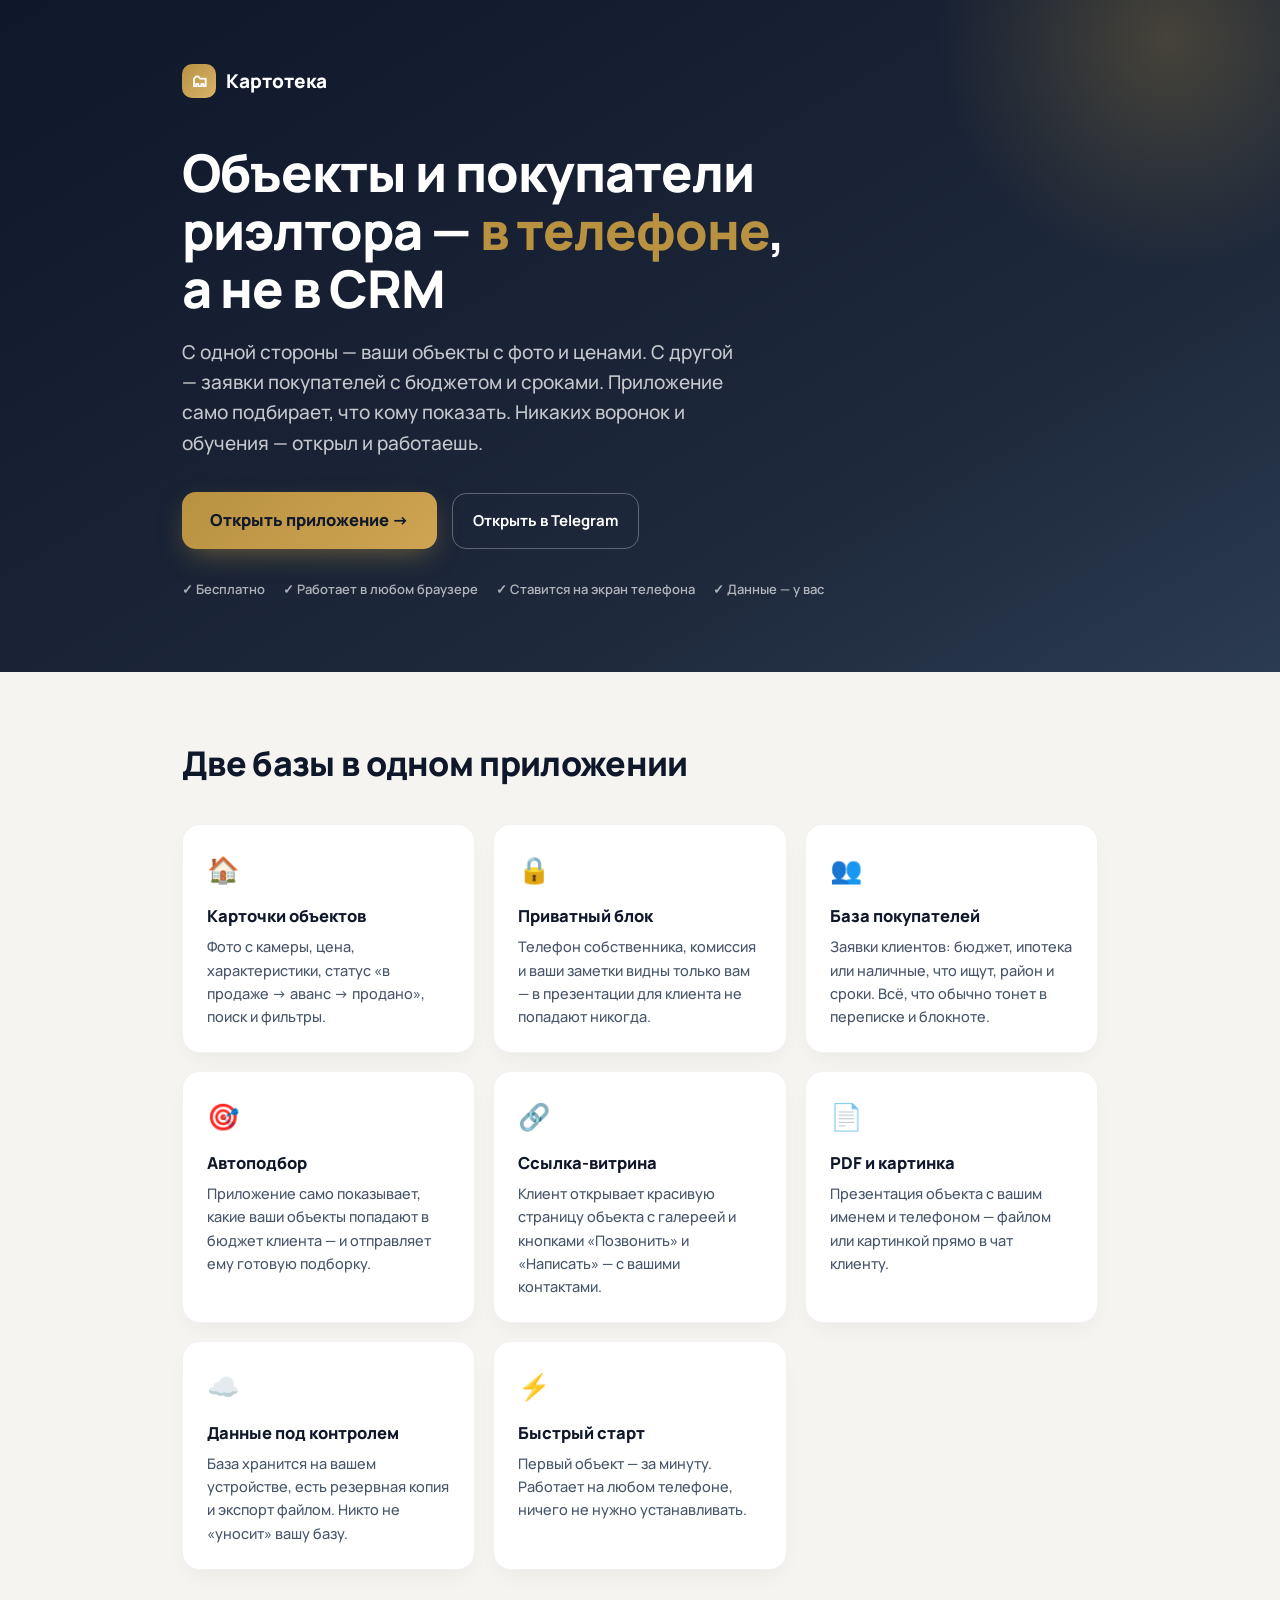
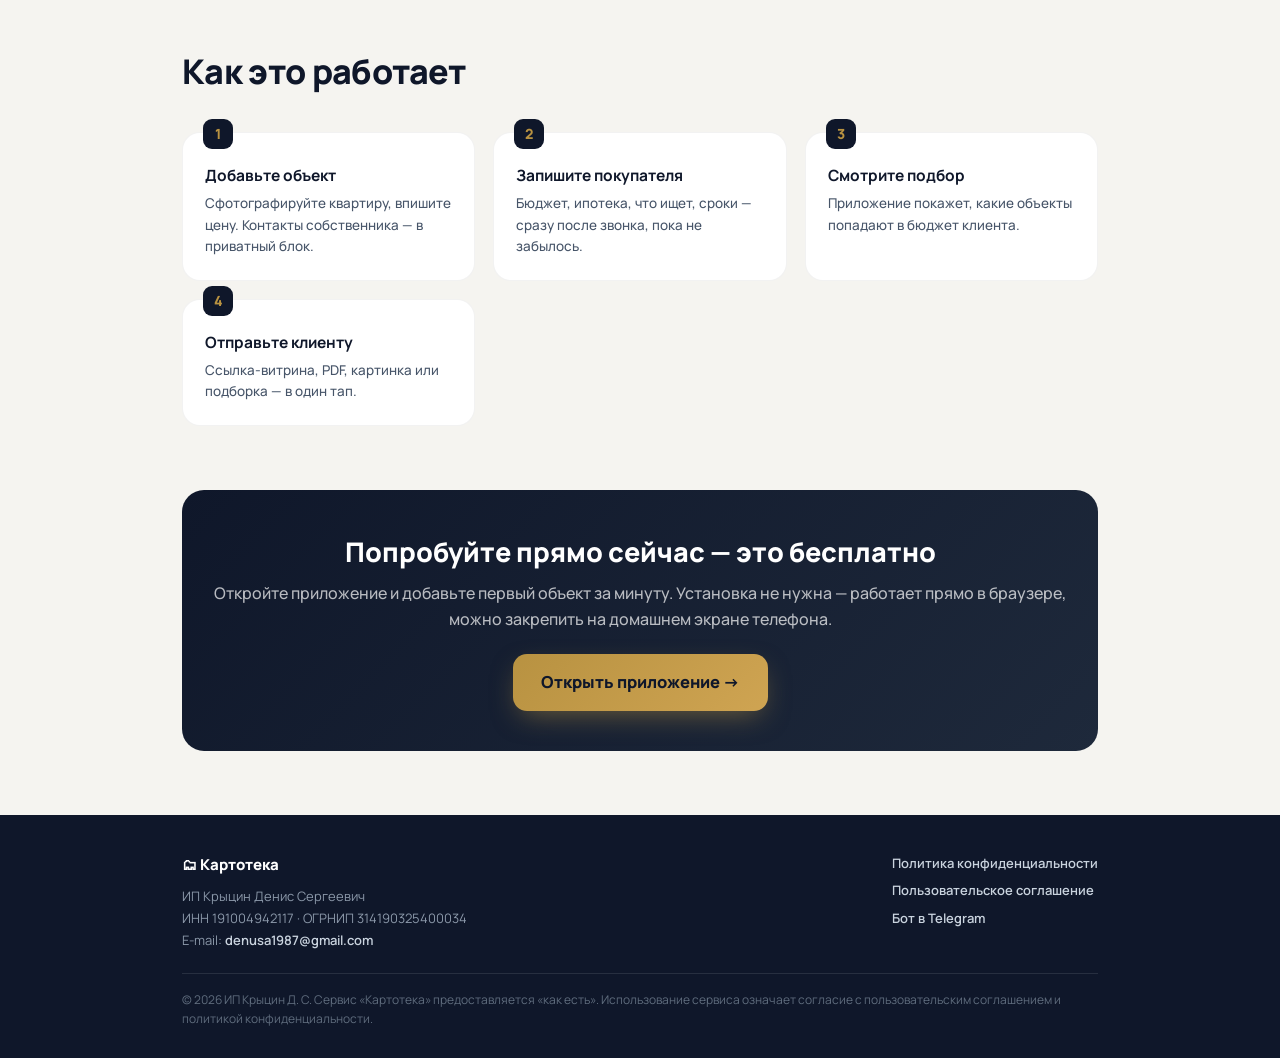
==== commit 0b4c4c17: "Add buyers database with auto-matching; PWA support; update landing and docs Co-Authored-By: Claude " ====
--- a/index.html
+++ b/index.html
@@ -3,8 +3,8 @@
 <head>
 <meta charset="UTF-8">
 <meta name="viewport" content="width=device-width, initial-scale=1.0">
-<title>Картотека — база объектов риэлтора в телефоне</title>
-<meta name="description" content="Картотека — простая база объектов недвижимости для риэлторов: карточки с фото и ценами, приватные данные собственника, презентации клиенту в один тап. Без CRM и лишних настроек.">
+<title>Картотека — база объектов и покупателей риэлтора</title>
+<meta name="description" content="Картотека — база объектов и покупателей для риэлтора: карточки с фото и ценами, заявки клиентов с бюджетом, автоподбор объектов, презентации в один тап. Без CRM и лишних настроек.">
 <style>
 @import url('https://fonts.googleapis.com/css2?family=Manrope:wght@400;500;600;700;800&display=swap');
 :root{--ink:#0f172a;--soft:#475569;--mut:#64748b;--line:#e2e8f0;--gold:#b89241;--bg:#f5f4f0}
@@ -59,20 +59,22 @@
 <section class="hero">
   <div class="wrap">
     <div class="logo"><span class="dot">🗂</span> Картотека</div>
-    <h1>База объектов риэлтора — <em>в телефоне</em>, а не в CRM</h1>
-    <p class="sub">Карточки объектов с фото и ценами, приватные данные собственников и презентация клиенту в один тап. Никаких воронок, тарифных сеток и обучения — открыл и работаешь.</p>
-    <a class="cta" href="https://t.me/rieltor2026bot">Открыть в Telegram →</a>
-    <a class="cta2" href="app/">Открыть в браузере</a>
-    <div class="badges"><span>✓ Бесплатно</span><span>✓ Без установки</span><span>✓ Данные — у вас</span></div>
+    <h1>Объекты и покупатели риэлтора — <em>в телефоне</em>, а не в CRM</h1>
+    <p class="sub">С одной стороны — ваши объекты с фото и ценами. С другой — заявки покупателей с бюджетом и сроками. Приложение само подбирает, что кому показать. Никаких воронок и обучения — открыл и работаешь.</p>
+    <a class="cta" href="app/">Открыть приложение →</a>
+    <a class="cta2" href="https://t.me/rieltor2026bot">Открыть в Telegram</a>
+    <div class="badges"><span>✓ Бесплатно</span><span>✓ Работает в любом браузере</span><span>✓ Ставится на экран телефона</span><span>✓ Данные — у вас</span></div>
   </div>
 </section>
 
 <section class="feat">
   <div class="wrap">
-    <h2>Всё, что нужно риэлтору. Ничего лишнего</h2>
+    <h2>Две базы в одном приложении</h2>
     <div class="grid">
       <div class="card"><div class="i">🏠</div><b>Карточки объектов</b><p>Фото с камеры, цена, характеристики, статус «в продаже → аванс → продано», поиск и фильтры.</p></div>
       <div class="card"><div class="i">🔒</div><b>Приватный блок</b><p>Телефон собственника, комиссия и ваши заметки видны только вам — в презентации для клиента не попадают никогда.</p></div>
+      <div class="card"><div class="i">👥</div><b>База покупателей</b><p>Заявки клиентов: бюджет, ипотека или наличные, что ищут, район и сроки. Всё, что обычно тонет в переписке и блокноте.</p></div>
+      <div class="card"><div class="i">🎯</div><b>Автоподбор</b><p>Приложение само показывает, какие ваши объекты попадают в бюджет клиента — и отправляет ему готовую подборку.</p></div>
       <div class="card"><div class="i">🔗</div><b>Ссылка-витрина</b><p>Клиент открывает красивую страницу объекта с галереей и кнопками «Позвонить» и «Написать» — с вашими контактами.</p></div>
       <div class="card"><div class="i">📄</div><b>PDF и картинка</b><p>Презентация объекта с вашим именем и телефоном — файлом или картинкой прямо в чат клиенту.</p></div>
       <div class="card"><div class="i">☁️</div><b>Данные под контролем</b><p>База хранится на вашем устройстве, есть резервная копия и экспорт файлом. Никто не «уносит» вашу базу.</p></div>
@@ -85,10 +87,10 @@
   <div class="wrap">
     <h2>Как это работает</h2>
     <div class="steps">
-      <div class="step"><b>Добавьте объект</b><p>Сфотографируйте квартиру, впишите цену и характеристики.</p></div>
-      <div class="step"><b>Заполните приватное</b><p>Контакт собственника и условия — это увидите только вы.</p></div>
-      <div class="step"><b>Отправьте клиенту</b><p>Ссылка-витрина, PDF или картинка — в один тап.</p></div>
-      <div class="step"><b>Закройте сделку</b><p>Меняйте статусы и ведите свою базу без CRM-бюрократии.</p></div>
+      <div class="step"><b>Добавьте объект</b><p>Сфотографируйте квартиру, впишите цену. Контакты собственника — в приватный блок.</p></div>
+      <div class="step"><b>Запишите покупателя</b><p>Бюджет, ипотека, что ищет, сроки — сразу после звонка, пока не забылось.</p></div>
+      <div class="step"><b>Смотрите подбор</b><p>Приложение покажет, какие объекты попадают в бюджет клиента.</p></div>
+      <div class="step"><b>Отправьте клиенту</b><p>Ссылка-витрина, PDF, картинка или подборка — в один тап.</p></div>
     </div>
   </div>
 </section>
@@ -96,8 +98,8 @@
 <div class="wrap">
   <div class="band">
     <h3>Попробуйте прямо сейчас — это бесплатно</h3>
-    <p>Откройте бота и добавьте первый объект за минуту</p>
-    <a class="cta" href="https://t.me/rieltor2026bot">Открыть в Telegram →</a>
+    <p>Откройте приложение и добавьте первый объект за минуту. Установка не нужна — работает прямо в браузере, можно закрепить на домашнем экране телефона.</p>
+    <a class="cta" href="app/">Открыть приложение →</a>
   </div>
 </div>
 
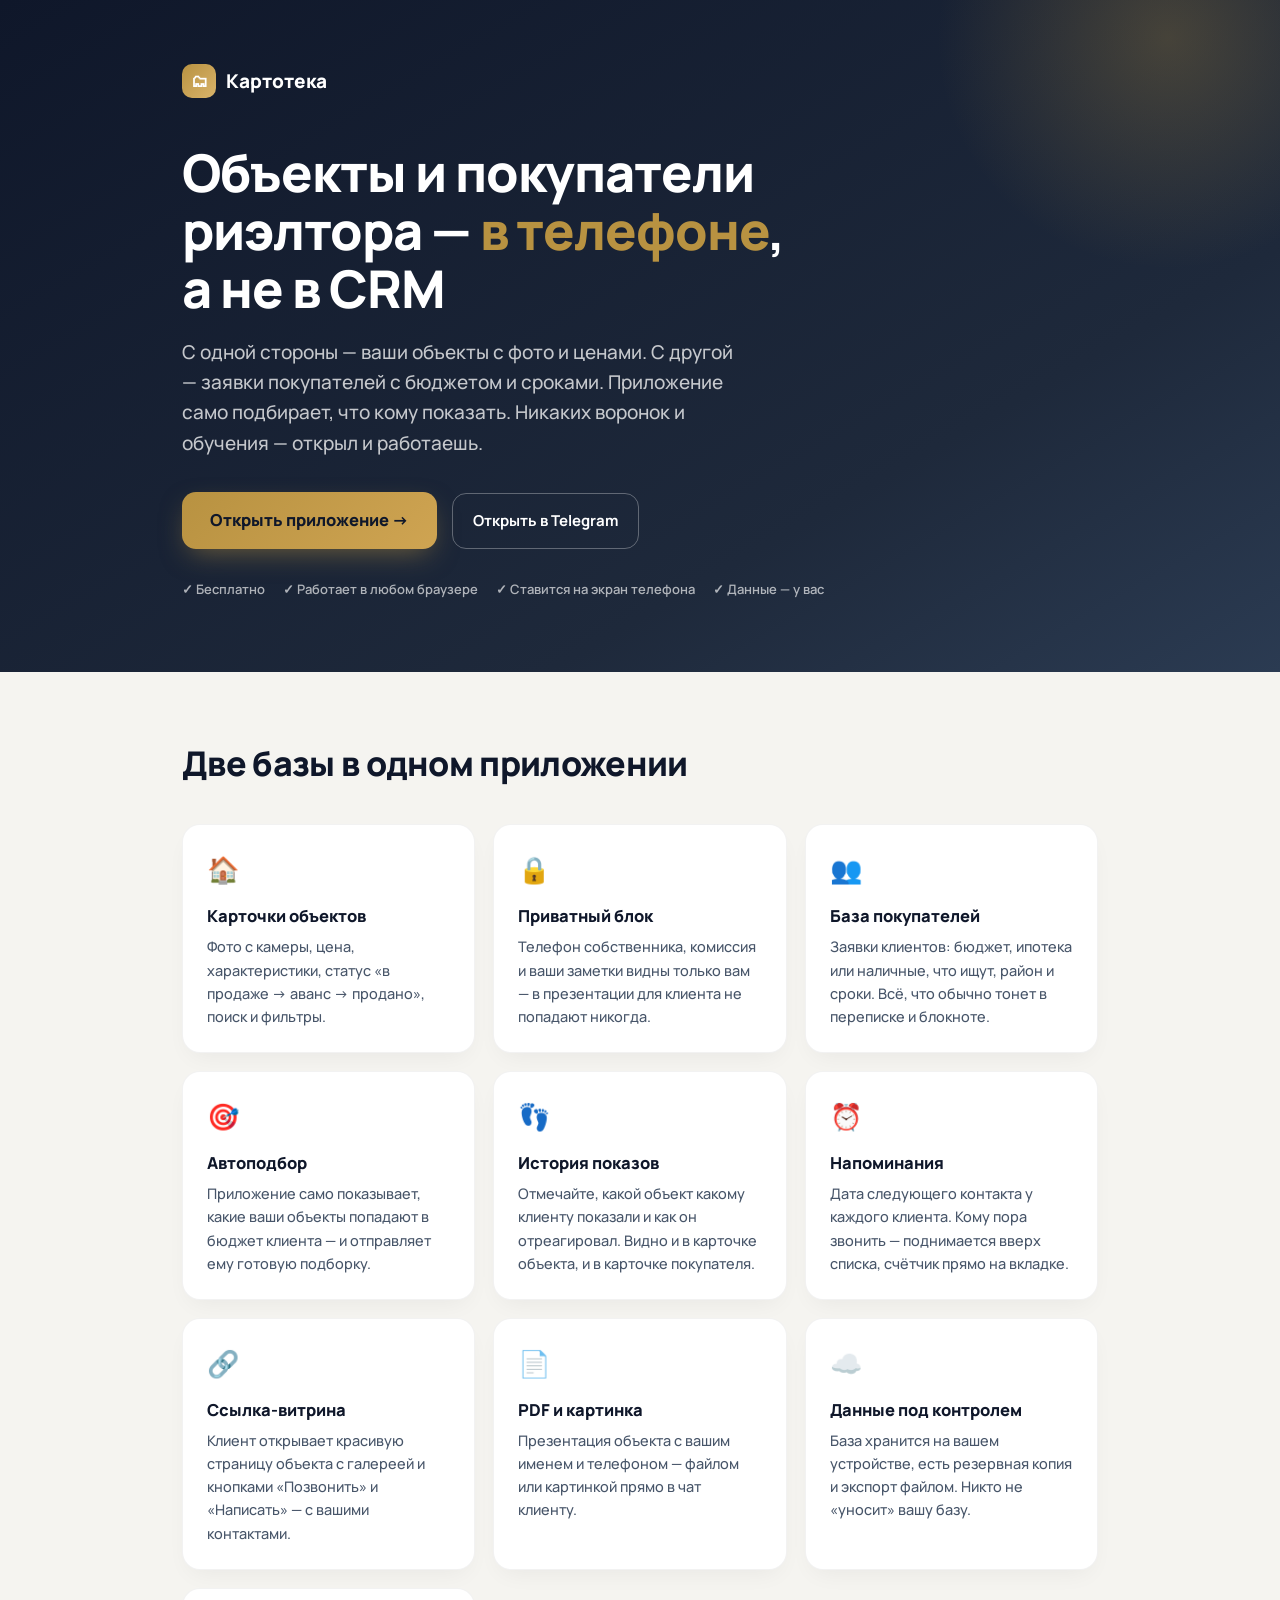
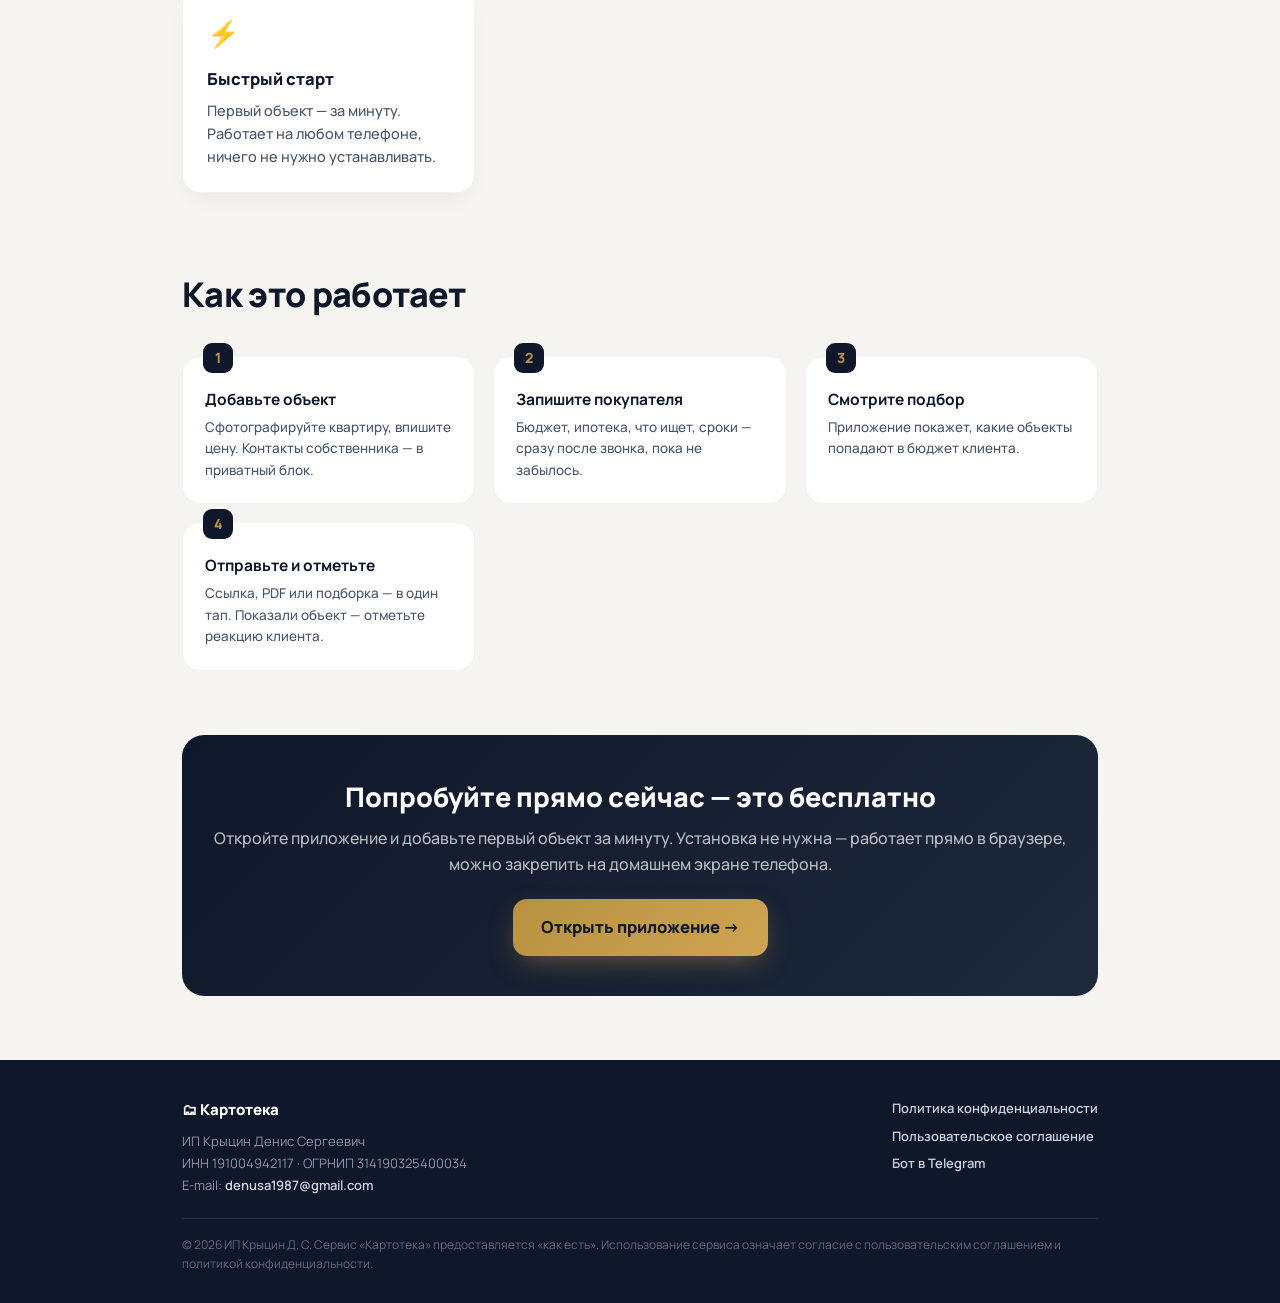
==== commit 82ad00ee: "Landing: add shows history and reminders features Co-Authored-By: Claude Opus 5 <noreply@anthropic.c" ====
--- a/index.html
+++ b/index.html
@@ -75,6 +75,8 @@
       <div class="card"><div class="i">🔒</div><b>Приватный блок</b><p>Телефон собственника, комиссия и ваши заметки видны только вам — в презентации для клиента не попадают никогда.</p></div>
       <div class="card"><div class="i">👥</div><b>База покупателей</b><p>Заявки клиентов: бюджет, ипотека или наличные, что ищут, район и сроки. Всё, что обычно тонет в переписке и блокноте.</p></div>
       <div class="card"><div class="i">🎯</div><b>Автоподбор</b><p>Приложение само показывает, какие ваши объекты попадают в бюджет клиента — и отправляет ему готовую подборку.</p></div>
+      <div class="card"><div class="i">👣</div><b>История показов</b><p>Отмечайте, какой объект какому клиенту показали и как он отреагировал. Видно и в карточке объекта, и в карточке покупателя.</p></div>
+      <div class="card"><div class="i">⏰</div><b>Напоминания</b><p>Дата следующего контакта у каждого клиента. Кому пора звонить — поднимается вверх списка, счётчик прямо на вкладке.</p></div>
       <div class="card"><div class="i">🔗</div><b>Ссылка-витрина</b><p>Клиент открывает красивую страницу объекта с галереей и кнопками «Позвонить» и «Написать» — с вашими контактами.</p></div>
       <div class="card"><div class="i">📄</div><b>PDF и картинка</b><p>Презентация объекта с вашим именем и телефоном — файлом или картинкой прямо в чат клиенту.</p></div>
       <div class="card"><div class="i">☁️</div><b>Данные под контролем</b><p>База хранится на вашем устройстве, есть резервная копия и экспорт файлом. Никто не «уносит» вашу базу.</p></div>
@@ -90,7 +92,7 @@
       <div class="step"><b>Добавьте объект</b><p>Сфотографируйте квартиру, впишите цену. Контакты собственника — в приватный блок.</p></div>
       <div class="step"><b>Запишите покупателя</b><p>Бюджет, ипотека, что ищет, сроки — сразу после звонка, пока не забылось.</p></div>
       <div class="step"><b>Смотрите подбор</b><p>Приложение покажет, какие объекты попадают в бюджет клиента.</p></div>
-      <div class="step"><b>Отправьте клиенту</b><p>Ссылка-витрина, PDF, картинка или подборка — в один тап.</p></div>
+      <div class="step"><b>Отправьте и отметьте</b><p>Ссылка, PDF или подборка — в один тап. Показали объект — отметьте реакцию клиента.</p></div>
     </div>
   </div>
 </section>
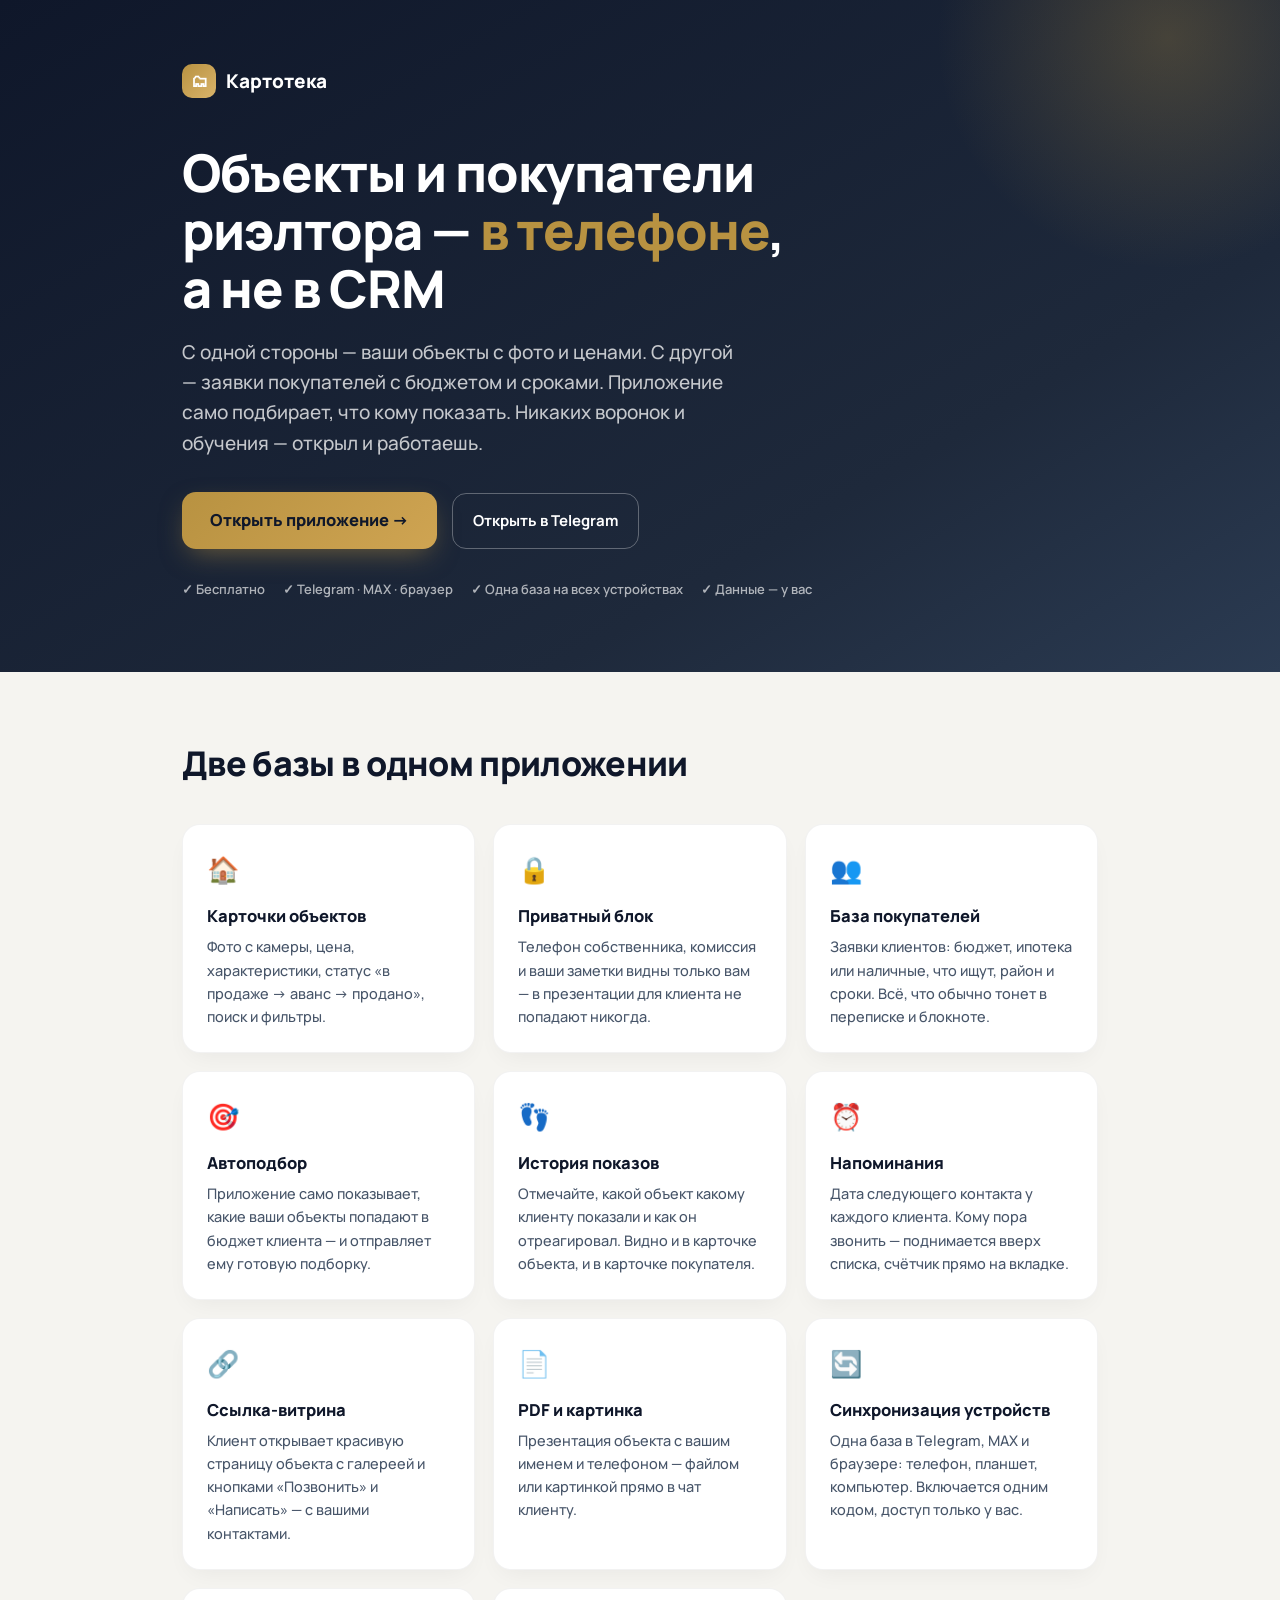
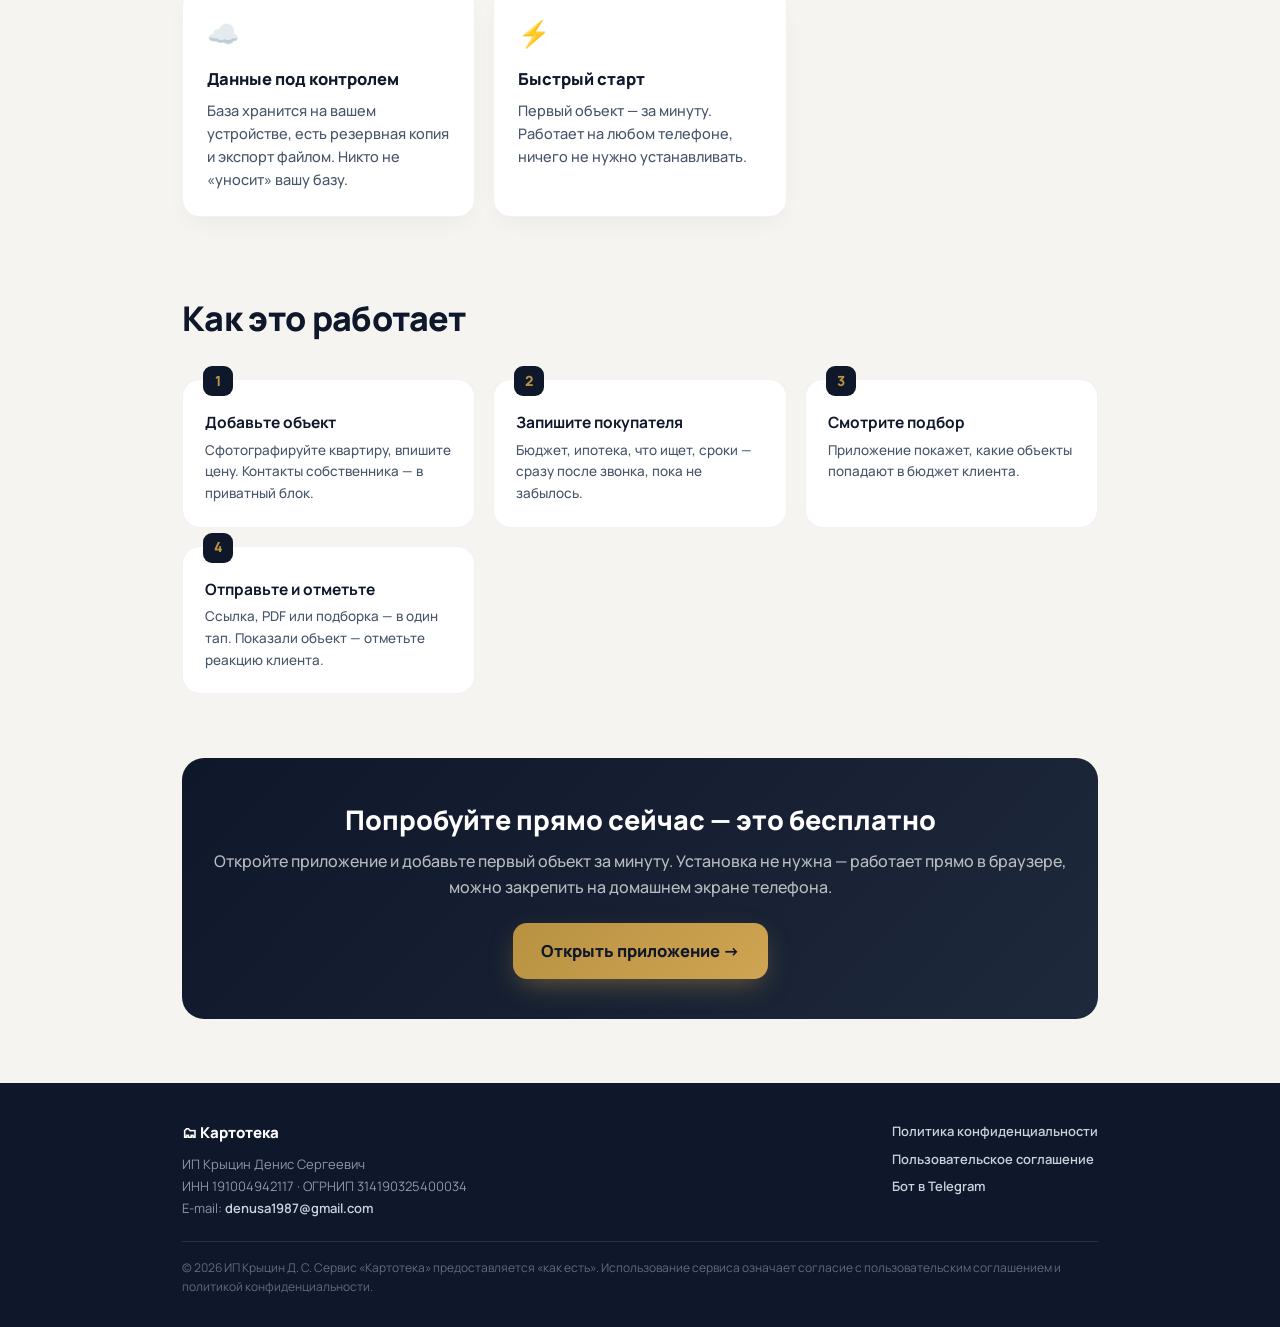
==== commit 8e0d27e5: "Landing and privacy: MAX support and device sync Co-Authored-By: Claude Opus 5 <noreply@anthropic.co" ====
--- a/index.html
+++ b/index.html
@@ -63,7 +63,7 @@
     <p class="sub">С одной стороны — ваши объекты с фото и ценами. С другой — заявки покупателей с бюджетом и сроками. Приложение само подбирает, что кому показать. Никаких воронок и обучения — открыл и работаешь.</p>
     <a class="cta" href="app/">Открыть приложение →</a>
     <a class="cta2" href="https://t.me/rieltor2026bot">Открыть в Telegram</a>
-    <div class="badges"><span>✓ Бесплатно</span><span>✓ Работает в любом браузере</span><span>✓ Ставится на экран телефона</span><span>✓ Данные — у вас</span></div>
+    <div class="badges"><span>✓ Бесплатно</span><span>✓ Telegram · MAX · браузер</span><span>✓ Одна база на всех устройствах</span><span>✓ Данные — у вас</span></div>
   </div>
 </section>
 
@@ -79,6 +79,7 @@
       <div class="card"><div class="i">⏰</div><b>Напоминания</b><p>Дата следующего контакта у каждого клиента. Кому пора звонить — поднимается вверх списка, счётчик прямо на вкладке.</p></div>
       <div class="card"><div class="i">🔗</div><b>Ссылка-витрина</b><p>Клиент открывает красивую страницу объекта с галереей и кнопками «Позвонить» и «Написать» — с вашими контактами.</p></div>
       <div class="card"><div class="i">📄</div><b>PDF и картинка</b><p>Презентация объекта с вашим именем и телефоном — файлом или картинкой прямо в чат клиенту.</p></div>
+      <div class="card"><div class="i">🔄</div><b>Синхронизация устройств</b><p>Одна база в Telegram, MAX и браузере: телефон, планшет, компьютер. Включается одним кодом, доступ только у вас.</p></div>
       <div class="card"><div class="i">☁️</div><b>Данные под контролем</b><p>База хранится на вашем устройстве, есть резервная копия и экспорт файлом. Никто не «уносит» вашу базу.</p></div>
       <div class="card"><div class="i">⚡</div><b>Быстрый старт</b><p>Первый объект — за минуту. Работает на любом телефоне, ничего не нужно устанавливать.</p></div>
     </div>
